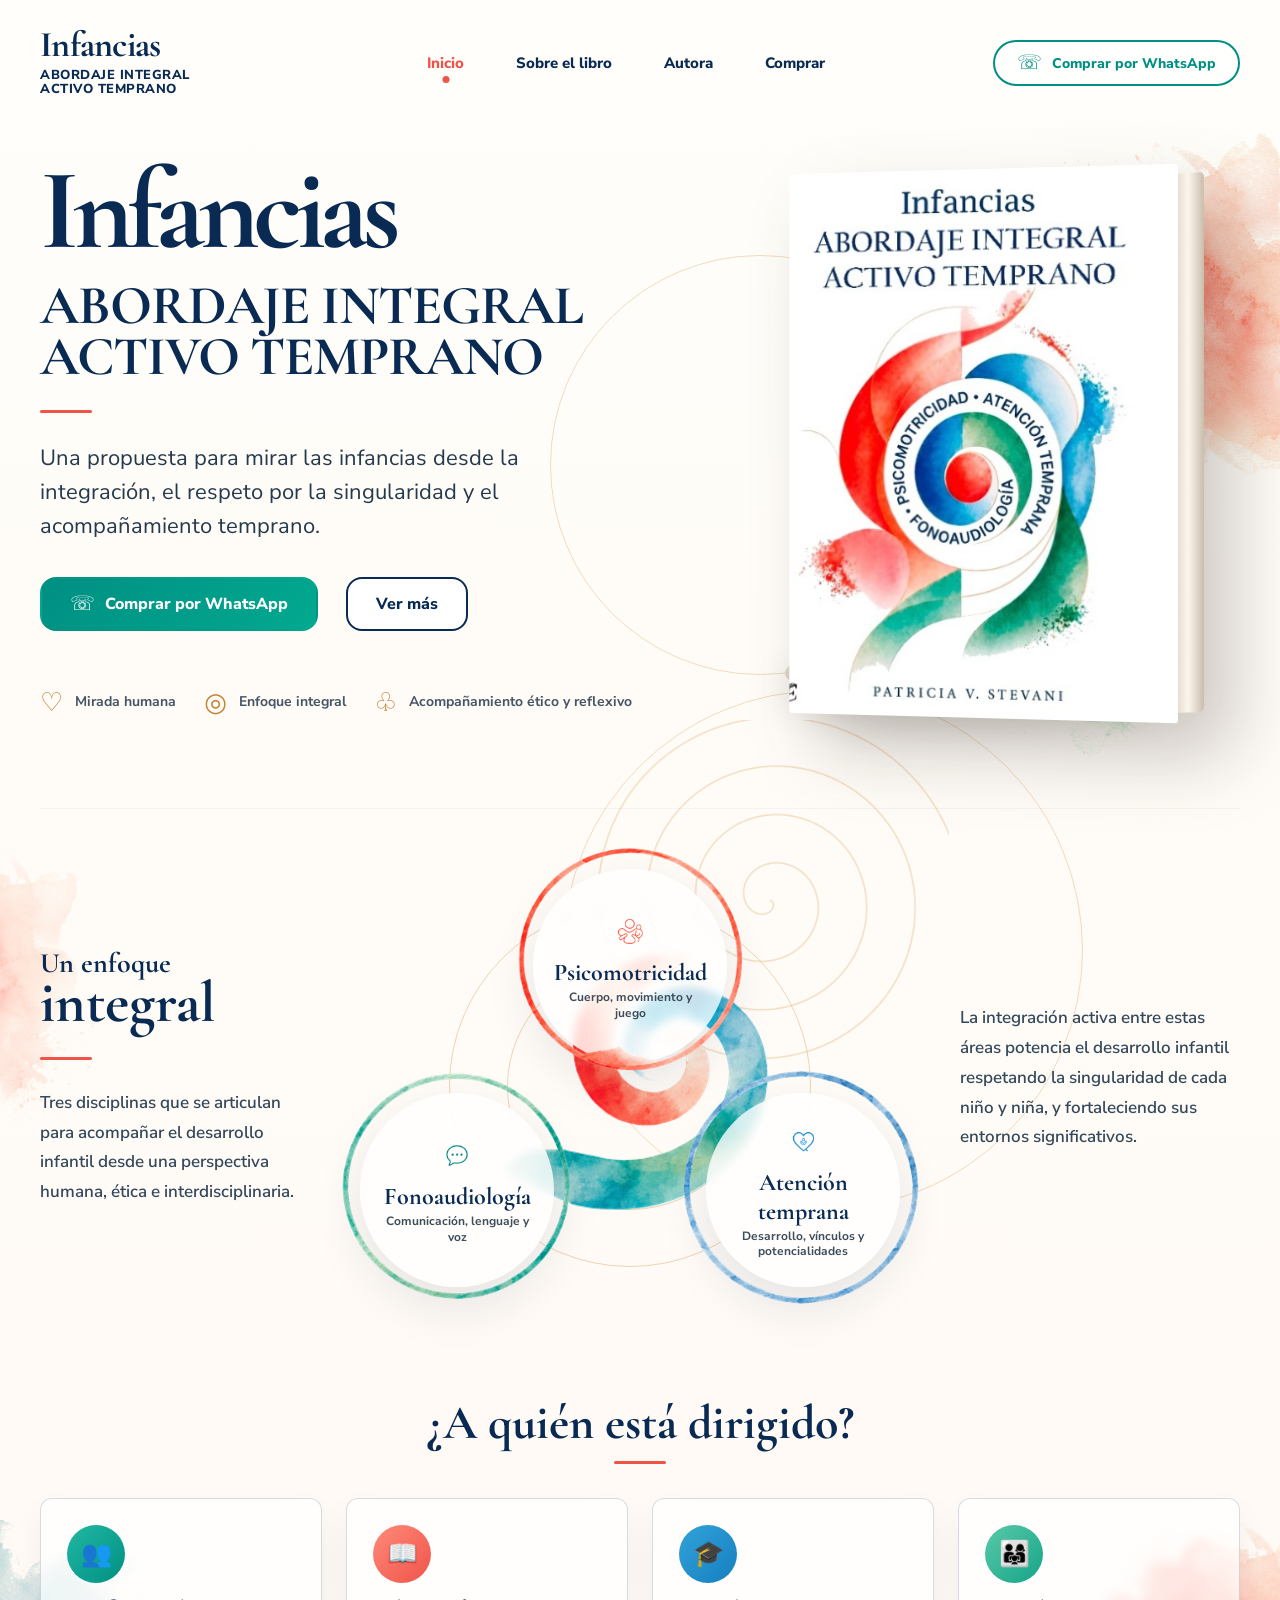
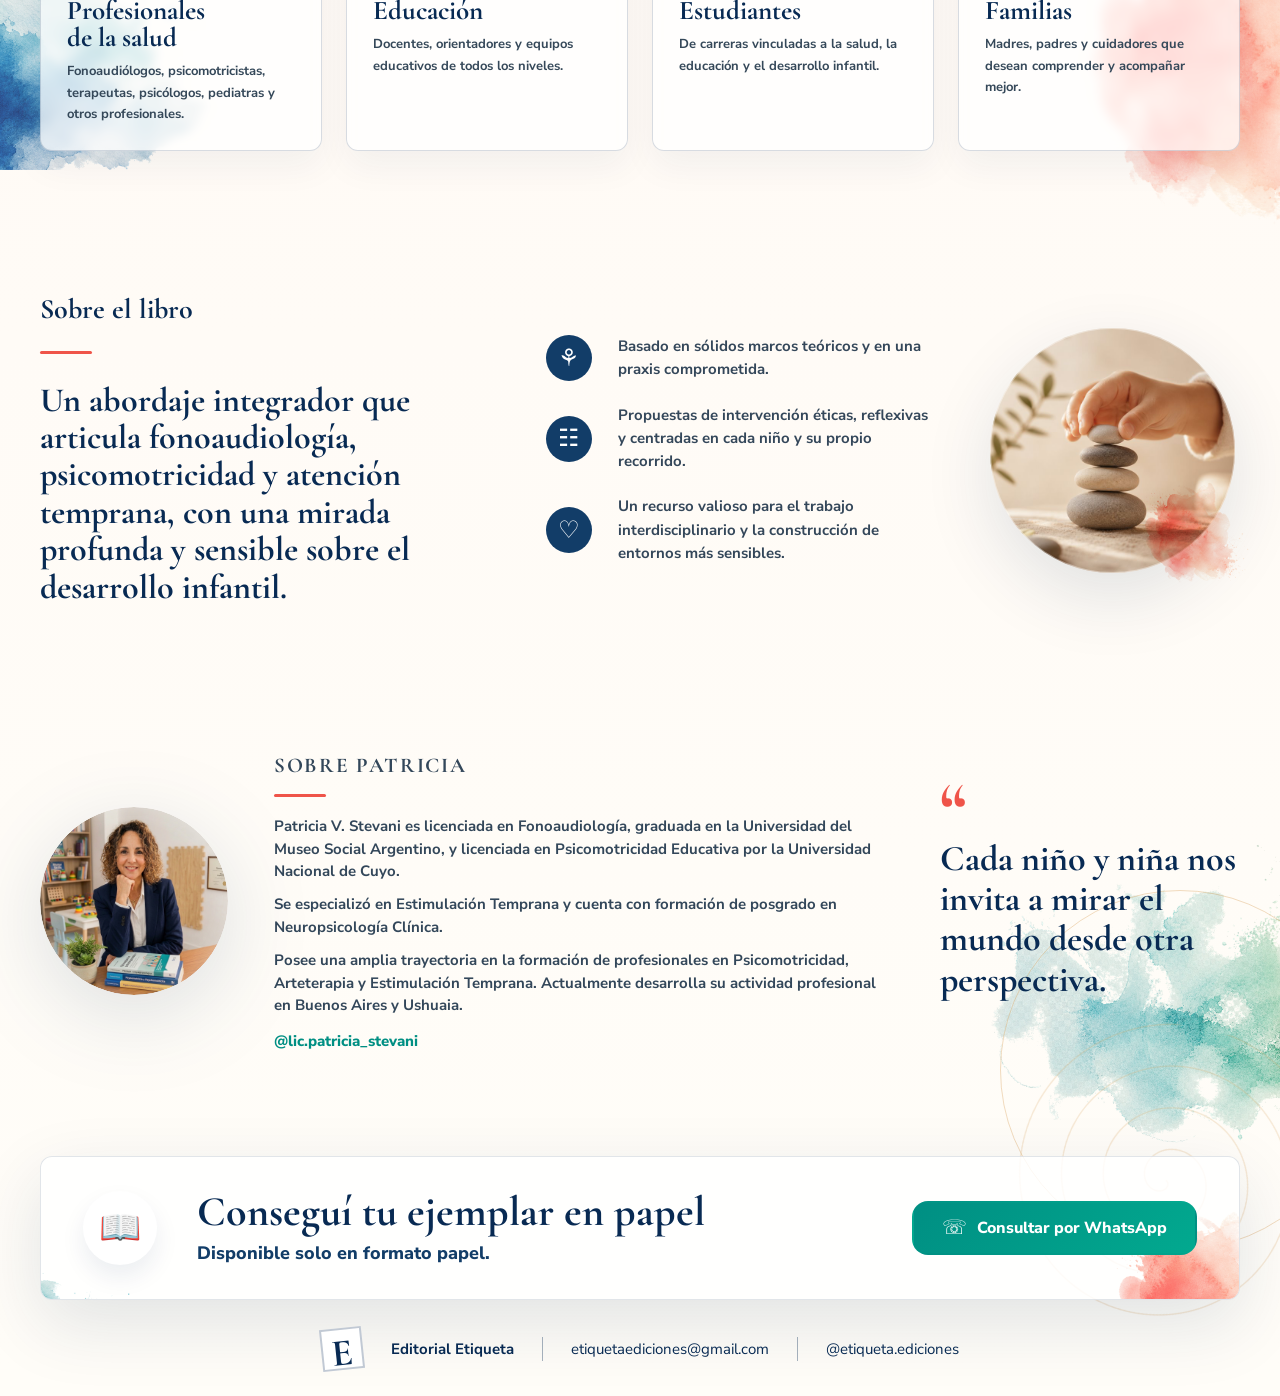
==== index.html @ f1f6d6d2 "Initial commit" ====
<!doctype html>
<html lang="es">
<head>
  <meta charset="utf-8">
  <meta name="viewport" content="width=device-width, initial-scale=1">
  <title>Infancias | Abordaje Integral Activo Temprano</title>
  <meta name="description" content="Landing page del libro Infancias: Abordaje Integral Activo Temprano, de Patricia V. Stevani.">
  <link rel="preconnect" href="https://fonts.googleapis.com">
  <link rel="preconnect" href="https://fonts.gstatic.com" crossorigin>
  <link href="https://fonts.googleapis.com/css2?family=Cormorant+Garamond:wght@500;600;700&family=Nunito+Sans:wght@400;600;700;800&display=swap" rel="stylesheet">
  <link rel="stylesheet" href="style.css">
</head>
<body>
  <div class="page-bg" aria-hidden="true">
    <span class="wash wash-coral wash-1"></span>
    <span class="wash wash-teal wash-2"></span>
    <span class="wash wash-blue wash-3"></span>
    <span class="wash wash-coral wash-4"></span>
    <span class="wash wash-green wash-5"></span>
    <span class="wash wash-coral wash-6"></span>
    <span class="gold-ring ring-1"></span>
    <span class="gold-ring ring-2"></span>
    <span class="gold-ring ring-3"></span>
    <span class="gold-spiral spiral-1"></span>
    <span class="gold-spiral spiral-2"></span>
  </div>

  <header class="site-header">
    <a class="brand" href="#inicio" aria-label="Infancias">
      <span>Infancias</span>
      <small>Abordaje integral<br>activo temprano</small>
    </a>
    <button class="menu-button" type="button" aria-label="Abrir menú">☰</button>
    <nav class="main-nav" aria-label="Navegación principal">
      <a class="active" href="#inicio">Inicio</a>
      <a href="#libro">Sobre el libro</a>
      <a href="#autora">Autora</a>
      <a href="#comprar">Comprar</a>
    </nav>
    <a class="btn btn-outline whatsapp-mini" href="https://wa.me/5491165180477?text=Hola%20Patricia%2C%20quiero%20comprar%20el%20libro%20Infancias%20en%20formato%20papel.%20%C2%BFMe%20pas%C3%A1s%20precio%2C%20formas%20de%20pago%20y%20env%C3%ADo%3F" target="_blank" rel="noopener">
      <span class="wa">☏</span> Comprar por WhatsApp
    </a>
  </header>

  <main>
    <section id="inicio" class="hero section">
      <div class="hero-copy">
        <h1>Infancias</h1>
        <h2>Abordaje integral<br>activo temprano</h2>
        <span class="accent-line"></span>
        <p class="lead">Una propuesta para mirar las infancias desde la integración, el respeto por la singularidad y el acompañamiento temprano.</p>
        <div class="actions">
          <a class="btn btn-primary" href="https://wa.me/5491165180477?text=Hola%20Patricia%2C%20quiero%20comprar%20el%20libro%20Infancias%20en%20formato%20papel.%20%C2%BFMe%20pas%C3%A1s%20precio%2C%20formas%20de%20pago%20y%20env%C3%ADo%3F" target="_blank" rel="noopener"><span class="wa">☏</span> Comprar por WhatsApp</a>
          <a class="btn btn-secondary" href="#enfoque">Ver más</a>
        </div>
        <div class="features" aria-label="Características del libro">
          <span><i>♡</i> Mirada humana</span>
          <span><i>◎</i> Enfoque integral</span>
          <span><i>♧</i> Acompañamiento ético y reflexivo</span>
        </div>
      </div>

      <div class="hero-book" aria-label="Imagen del libro">
        <div class="book-stage">
          <div class="book-3d">
            <img src="assets/cover-front.jpg" alt="Tapa del libro Infancias: Abordaje Integral Activo Temprano">
          </div>
        </div>
      </div>
    </section>

    <section id="enfoque" class="section approach">
      <div class="approach-text">
        <p class="section-kicker">Un enfoque</p>
        <h2>integral</h2>
        <span class="accent-line"></span>
        <p>Tres disciplinas que se articulan para acompañar el desarrollo infantil desde una perspectiva humana, ética e interdisciplinaria.</p>
      </div>

      <div class="integral-diagram" aria-label="Psicomotricidad, fonoaudiología y atención temprana">
        <div class="center-spiral" aria-hidden="true"></div>
        <article class="node node-top">
          <div class="node-icon"><img src="assets/ui-discipline-icon-psicomotricidad.png" alt=""></div>
          <h3>Psicomotricidad</h3>
          <p>Cuerpo, movimiento y juego</p>
        </article>
        <article class="node node-left">
          <div class="node-icon"><img src="assets/ui-discipline-icon-fonoaudiologia.png" alt=""></div>
          <h3>Fonoaudiología</h3>
          <p>Comunicación, lenguaje y voz</p>
        </article>
        <article class="node node-right">
          <div class="node-icon"><img src="assets/ui-discipline-icon-atencion.png" alt=""></div>
          <h3>Atención temprana</h3>
          <p>Desarrollo, vínculos y potencialidades</p>
        </article>
      </div>

      <p class="approach-note">La integración activa entre estas áreas potencia el desarrollo infantil respetando la singularidad de cada niño y niña, y fortaleciendo sus entornos significativos.</p>
    </section>

    <section class="section audience">
      <h2>¿A quién está dirigido?</h2>
      <span class="accent-line center"></span>
      <div class="audience-grid">
        <article class="aud-card">
          <span class="icon teal">👥</span>
          <h3>Profesionales<br>de la salud</h3>
          <p>Fonoaudiólogos, psicomotricistas, terapeutas, psicólogos, pediatras y otros profesionales.</p>
        </article>
        <article class="aud-card">
          <span class="icon coral">📖</span>
          <h3>Educación</h3>
          <p>Docentes, orientadores y equipos educativos de todos los niveles.</p>
        </article>
        <article class="aud-card">
          <span class="icon blue">🎓</span>
          <h3>Estudiantes</h3>
          <p>De carreras vinculadas a la salud, la educación y el desarrollo infantil.</p>
        </article>
        <article class="aud-card">
          <span class="icon green">👨‍👩‍👧</span>
          <h3>Familias</h3>
          <p>Madres, padres y cuidadores que desean comprender y acompañar mejor.</p>
        </article>
      </div>
    </section>

    <section id="libro" class="section about-book">
      <div>
        <p class="section-kicker">Sobre el libro</p>
        <span class="accent-line"></span>
        <h2>Un abordaje integrador que articula fonoaudiología, psicomotricidad y atención temprana, con una mirada profunda y sensible sobre el desarrollo infantil.</h2>
      </div>
      <div class="book-points">
        <p><span>⚘</span> Basado en sólidos marcos teóricos y en una praxis comprometida.</p>
        <p><span>☷</span> Propuestas de intervención éticas, reflexivas y centradas en cada niño y su propio recorrido.</p>
        <p><span>♡</span> Un recurso valioso para el trabajo interdisciplinario y la construcción de entornos más sensibles.</p>
      </div>
      <div class="circle-photo stones" aria-hidden="true"></div>
    </section>

    <section id="autora" class="section author">
      <div class="author-photo">
        <img src="assets/patricia.png" alt="Patricia V. Stevani">
      </div>
      <div class="author-bio">
        <p class="section-kicker">Sobre Patricia</p>
        <span class="accent-line"></span>
        <p>Patricia V. Stevani es licenciada en Fonoaudiología, graduada en la Universidad del Museo Social Argentino, y licenciada en Psicomotricidad Educativa por la Universidad Nacional de Cuyo.</p>
        <p>Se especializó en Estimulación Temprana y cuenta con formación de posgrado en Neuropsicología Clínica.</p>
        <p>Posee una amplia trayectoria en la formación de profesionales en Psicomotricidad, Arteterapia y Estimulación Temprana. Actualmente desarrolla su actividad profesional en Buenos Aires y Ushuaia.</p>
        <a class="author-instagram" href="https://www.instagram.com/lic.patricia_stevani" target="_blank" rel="noopener">@lic.patricia_stevani</a>
      </div>
      <blockquote>
        <span>“</span>
        Cada niño y niña nos invita a mirar el mundo desde otra perspectiva.
      </blockquote>
    </section>

    <section id="comprar" class="cta-box">
      <div class="cta-icon">📖</div>
      <div>
        <h2>Conseguí tu ejemplar en papel</h2>
        <p>Disponible solo en formato papel.</p>
      </div>
      <a class="btn btn-primary" href="https://wa.me/5491165180477?text=Hola%20Patricia%2C%20quiero%20comprar%20el%20libro%20Infancias%20en%20formato%20papel.%20%C2%BFMe%20pas%C3%A1s%20precio%2C%20formas%20de%20pago%20y%20env%C3%ADo%3F" target="_blank" rel="noopener"><span class="wa">☏</span> Consultar por WhatsApp</a>
    </section>
  </main>

  <footer class="footer">
    <span class="editorial-mark">E</span>
    <strong>Editorial Etiqueta</strong>
    <span></span>
    <a href="mailto:etiquetaediciones@gmail.com">etiquetaediciones@gmail.com</a>
    <span></span>
    <a href="https://www.instagram.com/etiqueta.ediciones" target="_blank" rel="noopener">@etiqueta.ediciones</a>
  </footer>

  <script>
    const menuButton = document.querySelector('.menu-button');
    const nav = document.querySelector('.main-nav');
    menuButton.addEventListener('click', () => nav.classList.toggle('open'));
  </script>
</body>
</html>
---- style.css ----
:root{
  --navy:#082a53;
  --navy-2:#123d68;
  --teal:#008f83;
  --green:#25b29d;
  --coral:#ef5449;
  --blue:#167fc1;
  --cream:#fffdf8;
  --warm:#f8f1e7;
  --ink:#1f2f3d;
  --muted:#607080;
  --gold:#d9a45f;
  --shadow:0 24px 70px rgba(8,42,83,.12);
  --radius:26px;
}
*{box-sizing:border-box}
html{scroll-behavior:smooth;background:#fffdf8}
body{
  position:relative;
  margin:0;
  color:var(--ink);
  background:transparent;
  font-family:"Nunito Sans",system-ui,-apple-system,Segoe UI,sans-serif;
  overflow-x:hidden;
}
img{max-width:100%;display:block}
a{color:inherit;text-decoration:none}
.page-bg{position:absolute;inset:0 auto auto 0;width:100%;height:100%;min-height:2700px;z-index:-1;pointer-events:none;overflow:hidden;background:linear-gradient(180deg,#fffefa 0%,#fffaf5 48%,#fffdf8 100%)}
.wash{position:absolute;background-repeat:no-repeat;background-size:contain;background-position:center;opacity:.88;mix-blend-mode:multiply}
.wash-coral{background-image:url("assets/watercolor-coral.png")}
.wash-teal{background-image:url("assets/watercolor-teal.png")}
.wash-blue{background-image:url("assets/watercolor-blue-corner.png")}
.wash-green{background-image:url("assets/watercolor-green-wide.png")}
.wash-1{width:410px;height:410px;right:-150px;top:100px}
.wash-2{width:560px;height:390px;right:-35px;top:390px}
.wash-3{width:430px;height:430px;left:-170px;top:1340px}
.wash-4{width:355px;height:355px;right:-150px;top:1490px;transform:rotate(14deg);opacity:.72}
.wash-5{width:520px;height:380px;right:-210px;bottom:185px;transform:rotate(-7deg)}
.wash-6{width:300px;height:300px;left:-155px;top:825px;opacity:.42;transform:rotate(25deg)}
.gold-ring{position:absolute;border:1.5px solid rgba(217,164,95,.38);border-radius:50%}
.ring-1{width:420px;height:420px;right:310px;top:255px}
.ring-2{width:520px;height:520px;left:44%;top:690px}
.ring-3{width:360px;height:360px;right:-80px;bottom:120px}
.gold-spiral{position:absolute;background:url("assets/bg-gold-spiral.png") center/contain no-repeat;opacity:.5}
.spiral-1{width:360px;height:360px;left:46%;top:720px}
.spiral-2{width:310px;height:310px;right:-40px;bottom:35px;transform:rotate(12deg);opacity:.36}
.site-header{
  width:min(1200px,calc(100% - 48px));
  margin:0 auto;
  padding:30px 0 12px;
  display:grid;
  grid-template-columns:220px 1fr auto;
  align-items:center;
  gap:24px;
  position:relative;
  z-index:5;
}
.brand{font-family:"Cormorant Garamond",serif;color:var(--navy);line-height:.86;font-weight:700;font-size:36px;letter-spacing:-.02em}
.brand small{display:block;margin-top:8px;font-family:"Nunito Sans",sans-serif;font-size:13px;line-height:1.05;text-transform:uppercase;letter-spacing:.04em;font-weight:800}
.main-nav{justify-self:center;display:flex;align-items:center;gap:52px;font-weight:800;color:var(--navy);font-size:15px}
.main-nav a{position:relative;padding:10px 0}
.main-nav a.active{color:var(--coral)}
.main-nav a.active::after{content:"";position:absolute;left:50%;bottom:0;width:7px;height:7px;background:var(--coral);border-radius:50%;transform:translateX(-50%)}
.menu-button{display:none}
.btn{display:inline-flex;align-items:center;justify-content:center;gap:10px;min-height:54px;padding:0 28px;border-radius:16px;font-weight:800;border:2px solid transparent;transition:.2s ease;box-shadow:none;white-space:nowrap}
.btn:hover{transform:translateY(-2px);box-shadow:0 16px 28px rgba(8,42,83,.12)}
.btn-primary{background:linear-gradient(135deg,var(--teal),#02a98f);color:white}
.btn-secondary{background:white;border-color:var(--navy);color:var(--navy)}
.btn-outline{background:rgba(255,255,255,.55);border-color:var(--teal);color:var(--teal);min-height:46px;padding:0 22px;border-radius:999px;font-size:14px}
.wa{font-size:20px;line-height:1}
.section{width:min(1200px,calc(100% - 48px));margin:0 auto;padding:72px 0}
.hero{display:grid;grid-template-columns:1fr 520px;gap:52px;min-height:700px;align-items:center;padding-top:42px}
.eyebrow{font-weight:800;text-transform:uppercase;letter-spacing:.16em;color:var(--coral);font-size:12px;margin:0 0 12px}
h1,h2,h3,p{margin-top:0}
.hero h1{font-family:"Cormorant Garamond",serif;color:var(--navy);font-size:clamp(86px,9vw,142px);line-height:.78;margin:0 0 24px;letter-spacing:-.055em;font-weight:700}
.hero h2{font-family:"Cormorant Garamond",serif;color:var(--navy);text-transform:uppercase;font-size:clamp(34px,4.3vw,55px);line-height:.93;margin:0;font-weight:700;letter-spacing:-.02em}
.accent-line{display:block;width:52px;height:3px;background:var(--coral);margin:28px 0;border-radius:99px}
.accent-line.center{margin:14px auto 34px}
.lead{font-size:22px;line-height:1.55;max-width:570px;color:#24394b;margin-bottom:34px}
.actions{display:flex;gap:28px;align-items:center;margin-bottom:54px}
.features{display:flex;flex-wrap:wrap;gap:28px;color:#465565;font-size:14px;font-weight:700}
.features i{font-style:normal;color:#c48335;font-size:26px;vertical-align:middle;margin-right:8px}
.hero-book{position:relative;min-height:570px;display:grid;place-items:center}
.book-stage{position:relative;width:100%;height:100%;display:grid;place-items:center}
.book-stage::before{content:"";position:absolute;width:390px;height:70px;background:linear-gradient(180deg,#ebe3d5,#cfc4b6);border-radius:50%;bottom:20px;box-shadow:0 15px 40px rgba(0,0,0,.16)}
.book-3d{position:relative;width:min(390px,84%);filter:drop-shadow(30px 35px 35px rgba(42,31,21,.23));transform:perspective(900px) rotateY(-5deg)}
.book-3d::after{content:"";position:absolute;top:10px;right:-25px;width:26px;height:calc(100% - 20px);background:linear-gradient(90deg,#e7ddce,#fbf6ed 42%,#c9bdac);transform:skewY(-4deg);transform-origin:left;z-index:-1;border-radius:0 5px 5px 0}
.book-3d img{border-radius:3px;box-shadow:inset 0 0 0 1px rgba(0,0,0,.08)}
.approach{display:grid;grid-template-columns:260px 1fr 280px;gap:48px;align-items:center;min-height:455px;border-top:1px solid rgba(8,42,83,.04)}
.section-kicker{font-family:"Cormorant Garamond",serif;color:var(--navy);font-size:28px;line-height:1;margin-bottom:0;font-weight:700}
.approach-text h2{font-family:"Cormorant Garamond",serif;color:var(--navy);font-size:58px;line-height:.9;margin-bottom:0}
.approach-text p:last-child,.approach-note{font-size:17px;line-height:1.75;color:#33485b;font-weight:600}
.integral-diagram{height:410px;position:relative;display:grid;place-items:center}
.integral-diagram::before,.integral-diagram::after{content:"";position:absolute;border:1.4px solid rgba(217,164,95,.45);border-radius:50%}
.integral-diagram::before{width:360px;height:360px}.integral-diagram::after{width:245px;height:245px}
.center-spiral{position:absolute;width:380px;height:380px;border-radius:50%;background:url("assets/ui-discipline-spiral.png") center/contain no-repeat;z-index:1}
.center-spiral span{display:none}
.node{position:absolute;width:194px;height:194px;border-radius:50%;background:rgba(255,255,255,.78);display:flex;flex-direction:column;align-items:center;justify-content:center;text-align:center;padding:24px;border:0;box-shadow:0 20px 50px rgba(8,42,83,.10);z-index:2;backdrop-filter:blur(4px)}
.node::before{content:"";position:absolute;inset:-46px;background:center/contain no-repeat;z-index:-1;pointer-events:none}
.node>*{position:relative;z-index:1}
.node h3{font-family:"Cormorant Garamond",serif;color:var(--navy);font-size:24px;margin:5px 0 3px;font-weight:700}.node p{font-size:12px;line-height:1.3;margin:0;color:#3e4d59;font-weight:700}.node-icon{width:42px;height:42px;display:grid;place-items:center}.node-icon img{width:100%;height:100%;object-fit:contain}.node-top{top:-12px;left:50%;transform:translateX(-50%);color:var(--coral)}.node-left{left:12px;bottom:4px;color:var(--teal)}.node-right{right:12px;bottom:4px;color:var(--blue)}.node-top::before{background-image:url("assets/ui-discipline-ring-coral.png")}.node-left::before{background-image:url("assets/ui-discipline-ring-teal.png")}.node-right::before{background-image:url("assets/ui-discipline-ring-blue.png")}
.audience{text-align:center;padding-top:36px}.audience h2{font-family:"Cormorant Garamond",serif;color:var(--navy);font-size:48px;line-height:1;margin-bottom:0}.audience-grid{display:grid;grid-template-columns:repeat(4,1fr);gap:24px;text-align:left}.aud-card{background:rgba(255,255,255,.72);border:1px solid rgba(8,42,83,.16);border-radius:12px;padding:26px 26px 24px;min-height:190px;box-shadow:0 16px 35px rgba(8,42,83,.05);backdrop-filter:blur(5px)}.icon{width:58px;height:58px;border-radius:50%;display:grid;place-items:center;color:white;font-size:25px;margin-bottom:14px}.icon.teal{background:linear-gradient(135deg,#21b8a3,#008f83)}.icon.coral{background:linear-gradient(135deg,#ff8a7a,var(--coral))}.icon.blue{background:linear-gradient(135deg,#32a2d8,var(--blue))}.icon.green{background:linear-gradient(135deg,#5acaa8,#14a489)}.aud-card h3{font-family:"Cormorant Garamond",serif;color:var(--navy);font-size:27px;line-height:1;margin-bottom:10px}.aud-card p{font-size:13px;line-height:1.65;color:#354859;font-weight:700;margin:0}
.about-book{display:grid;grid-template-columns:1.1fr .95fr 250px;gap:56px;align-items:center;position:relative}.about-book h2{font-family:"Cormorant Garamond",serif;color:var(--navy);font-size:34px;line-height:1.1;margin:0}.book-points{display:grid;gap:22px}.book-points p{display:grid;grid-template-columns:56px 1fr;gap:16px;align-items:center;font-size:15px;line-height:1.55;font-weight:700;color:#34475a;margin:0}.book-points span{width:46px;height:46px;border-radius:50%;display:grid;place-items:center;background:var(--navy-2);color:white;font-size:24px}.circle-photo{width:245px;height:245px;border-radius:50%;box-shadow:var(--shadow);background-size:cover;background-position:center}.stones{background-image:url("assets/ui-stones-hand-photo.jpg");background-position:center;position:relative;overflow:visible}.stones::before{content:"";position:absolute;inset:0;border-radius:50%;box-shadow:inset 0 0 0 1px rgba(255,255,255,.38);pointer-events:none}.stones::after{content:"";position:absolute;width:128px;height:118px;right:-28px;bottom:-18px;background:url("assets/watercolor-coral.png") center/contain no-repeat;mix-blend-mode:multiply;opacity:.84;pointer-events:none}
.author{display:grid;grid-template-columns:190px 1fr 300px;gap:44px;align-items:center}.author-photo{width:188px;height:188px;border-radius:50%;filter:drop-shadow(0 20px 42px rgba(8,42,83,.14));overflow:hidden}.author-photo img{width:100%;height:100%;border-radius:50%;object-fit:cover;object-position:50% 20%;-webkit-mask-image:radial-gradient(circle at center,#000 58%,rgba(0,0,0,.82) 70%,rgba(0,0,0,.24) 86%,transparent 100%);mask-image:radial-gradient(circle at center,#000 58%,rgba(0,0,0,.82) 70%,rgba(0,0,0,.24) 86%,transparent 100%)}.author-bio p{font-size:15px;line-height:1.52;font-weight:700;color:#33475a;margin-bottom:10px}.author-instagram{display:inline-flex;margin-top:4px;color:var(--teal);font-size:15px;font-weight:800}.author-bio .section-kicker{text-transform:uppercase;font-size:21px;letter-spacing:.08em}.author-bio .accent-line{margin:12px 0 18px}blockquote{margin:0;font-family:"Cormorant Garamond",serif;color:var(--navy);font-size:36px;line-height:1.12;font-weight:700}blockquote span{display:block;color:var(--coral);font-size:74px;line-height:.2;margin-bottom:22px}
.cta-box{width:min(1200px,calc(100% - 48px));margin:32px auto 28px;display:grid;grid-template-columns:90px 1fr auto;gap:24px;align-items:center;background:rgba(255,255,255,.82);border:1px solid rgba(8,42,83,.12);border-radius:12px;box-shadow:var(--shadow);padding:34px 42px;position:relative;overflow:hidden}.cta-box::before,.cta-box::after{content:"";position:absolute;z-index:0;background-repeat:no-repeat;background-size:contain;background-position:center}.cta-box::before{width:250px;height:210px;left:-90px;bottom:-105px;background-image:url("assets/watercolor-blue-corner.png")}.cta-box::after{width:260px;height:230px;right:-115px;bottom:-120px;background-image:url("assets/watercolor-coral.png");opacity:.78}.cta-box>*{position:relative;z-index:1}.cta-icon{width:74px;height:74px;border-radius:50%;display:grid;place-items:center;background:#fff;color:var(--teal);font-size:34px;box-shadow:0 12px 24px rgba(8,42,83,.08)}.cta-box h2{font-family:"Cormorant Garamond",serif;color:var(--navy);font-size:42px;line-height:1;margin-bottom:8px}.cta-box p{margin:0;color:var(--navy-2);font-size:18px;font-weight:800}
.footer{width:min(980px,calc(100% - 48px));margin:0 auto 26px;display:grid;grid-template-columns:auto auto 1px auto 1px auto;gap:28px;align-items:center;justify-content:center;color:var(--navy);font-size:15px}.footer span:not(.editorial-mark){height:24px;background:rgba(8,42,83,.35)}.editorial-mark{font-family:"Cormorant Garamond",serif;font-size:38px;font-weight:700;border:2px solid rgba(8,42,83,.25);width:42px;height:42px;display:grid;place-items:center;transform:rotate(-6deg);background:white}
@media (max-width:1120px){.site-header{grid-template-columns:200px 1fr auto;gap:18px}.main-nav{gap:32px}.hero{grid-template-columns:minmax(0,1fr) 430px;gap:30px}.book-3d{width:min(340px,78%)}.lead{max-width:500px}.approach{grid-template-columns:230px 1fr 245px;gap:28px}}
@media (max-width:980px){.site-header{grid-template-columns:1fr auto;gap:12px}.whatsapp-mini{display:none}.menu-button{display:block;border:0;background:transparent;font-size:32px;color:var(--navy)}.main-nav{display:none;grid-column:1/-1;justify-self:stretch;background:white;border-radius:18px;padding:16px;box-shadow:var(--shadow);gap:18px;flex-direction:column}.main-nav.open{display:flex}.hero,.approach,.about-book,.author{grid-template-columns:1fr}.hero{gap:18px;min-height:auto}.hero-book{min-height:440px;order:-1}.hero-copy{text-align:left}.approach-note{max-width:560px}.audience-grid{grid-template-columns:repeat(2,1fr)}.about-book{gap:28px}.circle-photo{margin:auto}.author{gap:22px}.cta-box{grid-template-columns:1fr;text-align:center}.cta-icon{margin:auto}.footer{grid-template-columns:1fr;gap:12px;text-align:center}.footer span:not(.editorial-mark){display:none}.editorial-mark{margin:auto}}
@media (max-width:640px){.site-header,.section,.cta-box,.footer{width:min(100% - 28px,1180px)}.section{padding:48px 0}.hero h1{font-size:76px}.hero h2{font-size:34px}.lead{font-size:18px}.actions{flex-direction:column;align-items:stretch}.btn{width:100%}.features{gap:18px}.integral-diagram{height:500px;transform:scale(.86);margin:-30px 0}.audience-grid{grid-template-columns:1fr}.about-book h2{font-size:29px}blockquote{font-size:32px}.cta-box{padding:28px 20px}.cta-box h2{font-size:34px}.wash-1{right:-160px}.wash-2{right:-140px}.ring-1{display:none}}
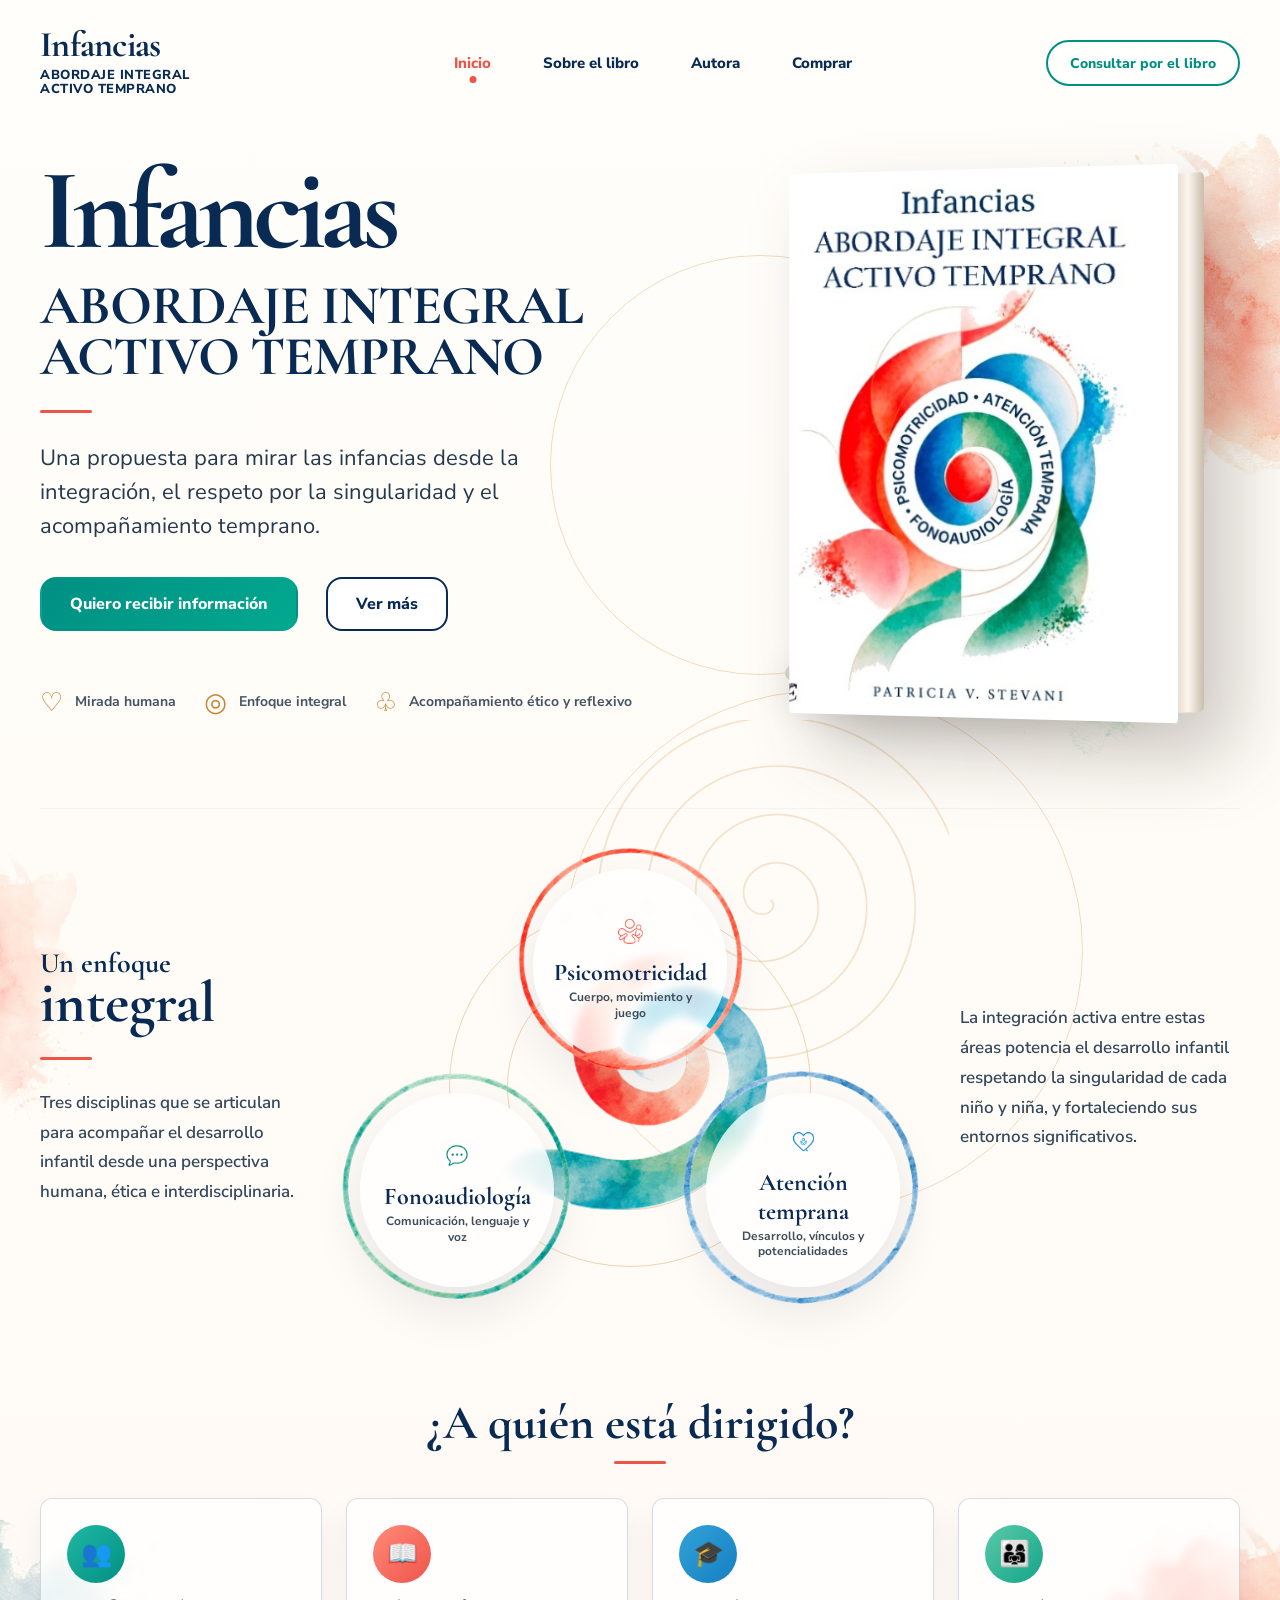
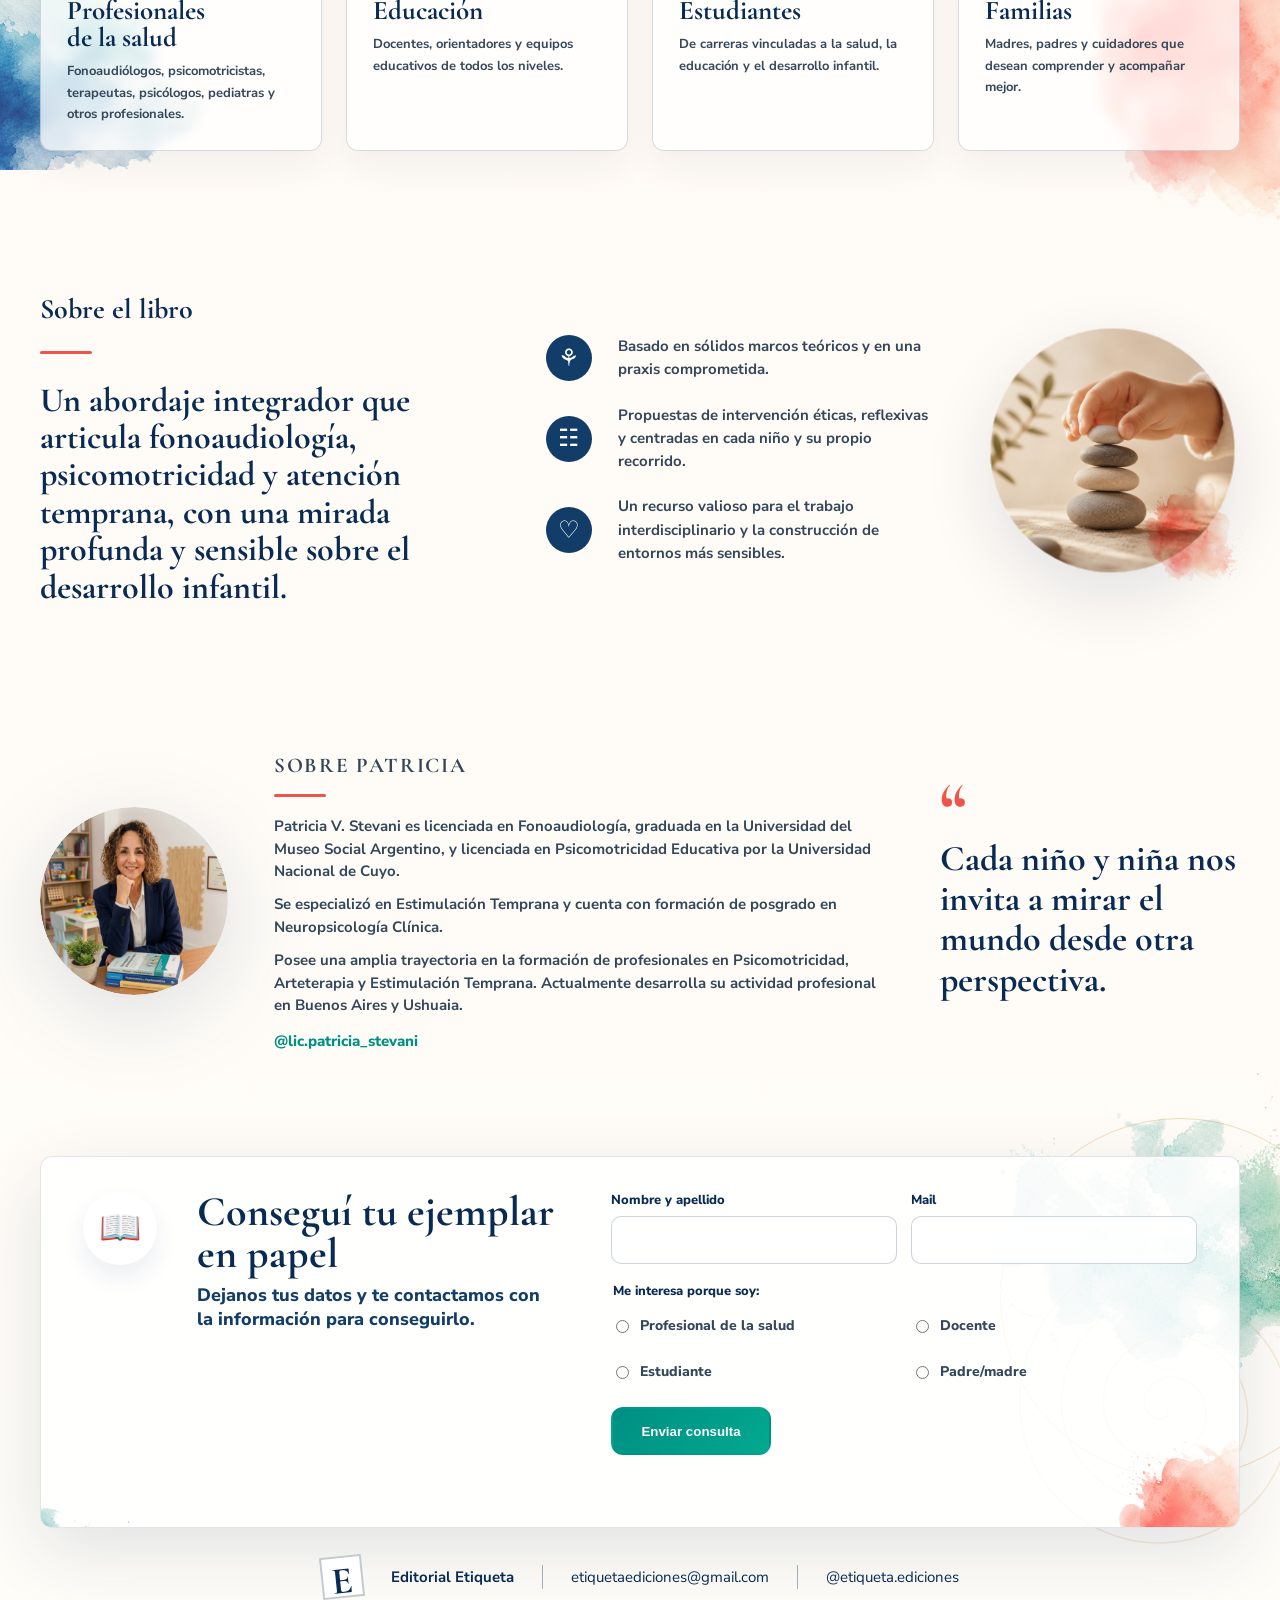
==== commit e98650ba: "Replace WhatsApp CTA with lead form" ====
--- a/index.html
+++ b/index.html
@@ -37,8 +37,8 @@
       <a href="#autora">Autora</a>
       <a href="#comprar">Comprar</a>
     </nav>
-    <a class="btn btn-outline whatsapp-mini" href="https://wa.me/5491165180477?text=Hola%20Patricia%2C%20quiero%20comprar%20el%20libro%20Infancias%20en%20formato%20papel.%20%C2%BFMe%20pas%C3%A1s%20precio%2C%20formas%20de%20pago%20y%20env%C3%ADo%3F" target="_blank" rel="noopener">
-      <span class="wa">☏</span> Comprar por WhatsApp
+    <a class="btn btn-outline whatsapp-mini" href="#comprar">
+      Consultar por el libro
     </a>
   </header>
 
@@ -50,7 +50,7 @@
         <span class="accent-line"></span>
         <p class="lead">Una propuesta para mirar las infancias desde la integración, el respeto por la singularidad y el acompañamiento temprano.</p>
         <div class="actions">
-          <a class="btn btn-primary" href="https://wa.me/5491165180477?text=Hola%20Patricia%2C%20quiero%20comprar%20el%20libro%20Infancias%20en%20formato%20papel.%20%C2%BFMe%20pas%C3%A1s%20precio%2C%20formas%20de%20pago%20y%20env%C3%ADo%3F" target="_blank" rel="noopener"><span class="wa">☏</span> Comprar por WhatsApp</a>
+          <a class="btn btn-primary" href="#comprar">Quiero recibir información</a>
           <a class="btn btn-secondary" href="#enfoque">Ver más</a>
         </div>
         <div class="features" aria-label="Características del libro">
@@ -158,13 +158,35 @@
       </blockquote>
     </section>
 
-    <section id="comprar" class="cta-box">
+    <section id="comprar" class="cta-box lead-form-section">
       <div class="cta-icon">📖</div>
-      <div>
+      <div class="lead-form-copy">
         <h2>Conseguí tu ejemplar en papel</h2>
-        <p>Disponible solo en formato papel.</p>
-      </div>
-      <a class="btn btn-primary" href="https://wa.me/5491165180477?text=Hola%20Patricia%2C%20quiero%20comprar%20el%20libro%20Infancias%20en%20formato%20papel.%20%C2%BFMe%20pas%C3%A1s%20precio%2C%20formas%20de%20pago%20y%20env%C3%ADo%3F" target="_blank" rel="noopener"><span class="wa">☏</span> Consultar por WhatsApp</a>
+        <p>Dejanos tus datos y te contactamos con la información para conseguirlo.</p>
+      </div>
+      <form class="lead-form" id="lead-form">
+        <div class="form-row two-cols">
+          <label>
+            <span>Nombre y apellido</span>
+            <input type="text" name="nombre" autocomplete="name" required>
+          </label>
+          <label>
+            <span>Mail</span>
+            <input type="email" name="email" autocomplete="email" required>
+          </label>
+        </div>
+        <fieldset>
+          <legend>Me interesa porque soy:</legend>
+          <div class="interest-options">
+            <label><input type="radio" name="perfil" value="Profesional de la salud" required> Profesional de la salud</label>
+            <label><input type="radio" name="perfil" value="Docente"> Docente</label>
+            <label><input type="radio" name="perfil" value="Estudiante"> Estudiante</label>
+            <label><input type="radio" name="perfil" value="Padre/madre"> Padre/madre</label>
+          </div>
+        </fieldset>
+        <button class="btn btn-primary" type="submit">Enviar consulta</button>
+        <p class="form-status" aria-live="polite"></p>
+      </form>
     </section>
   </main>
 
@@ -181,6 +203,19 @@
     const menuButton = document.querySelector('.menu-button');
     const nav = document.querySelector('.main-nav');
     menuButton.addEventListener('click', () => nav.classList.toggle('open'));
+
+    const leadForm = document.querySelector('#lead-form');
+    leadForm.addEventListener('submit', (event) => {
+      event.preventDefault();
+      const data = new FormData(leadForm);
+      const nombre = data.get('nombre');
+      const email = data.get('email');
+      const perfil = data.get('perfil');
+      const subject = encodeURIComponent('Consulta por el libro Infancias');
+      const body = encodeURIComponent(`Hola, quiero recibir información sobre el libro Infancias.\n\nNombre y apellido: ${nombre}\nMail: ${email}\nMe interesa porque soy: ${perfil}`);
+      window.location.href = `mailto:etiquetaediciones@gmail.com?subject=${subject}&body=${body}`;
+      leadForm.querySelector('.form-status').textContent = 'Se abrió tu correo para enviar la consulta.';
+    });
   </script>
 </body>
 </html>
--- a/style.css
+++ b/style.css
@@ -103,7 +103,8 @@
 .about-book{display:grid;grid-template-columns:1.1fr .95fr 250px;gap:56px;align-items:center;position:relative}.about-book h2{font-family:"Cormorant Garamond",serif;color:var(--navy);font-size:34px;line-height:1.1;margin:0}.book-points{display:grid;gap:22px}.book-points p{display:grid;grid-template-columns:56px 1fr;gap:16px;align-items:center;font-size:15px;line-height:1.55;font-weight:700;color:#34475a;margin:0}.book-points span{width:46px;height:46px;border-radius:50%;display:grid;place-items:center;background:var(--navy-2);color:white;font-size:24px}.circle-photo{width:245px;height:245px;border-radius:50%;box-shadow:var(--shadow);background-size:cover;background-position:center}.stones{background-image:url("assets/ui-stones-hand-photo.jpg");background-position:center;position:relative;overflow:visible}.stones::before{content:"";position:absolute;inset:0;border-radius:50%;box-shadow:inset 0 0 0 1px rgba(255,255,255,.38);pointer-events:none}.stones::after{content:"";position:absolute;width:128px;height:118px;right:-28px;bottom:-18px;background:url("assets/watercolor-coral.png") center/contain no-repeat;mix-blend-mode:multiply;opacity:.84;pointer-events:none}
 .author{display:grid;grid-template-columns:190px 1fr 300px;gap:44px;align-items:center}.author-photo{width:188px;height:188px;border-radius:50%;filter:drop-shadow(0 20px 42px rgba(8,42,83,.14));overflow:hidden}.author-photo img{width:100%;height:100%;border-radius:50%;object-fit:cover;object-position:50% 20%;-webkit-mask-image:radial-gradient(circle at center,#000 58%,rgba(0,0,0,.82) 70%,rgba(0,0,0,.24) 86%,transparent 100%);mask-image:radial-gradient(circle at center,#000 58%,rgba(0,0,0,.82) 70%,rgba(0,0,0,.24) 86%,transparent 100%)}.author-bio p{font-size:15px;line-height:1.52;font-weight:700;color:#33475a;margin-bottom:10px}.author-instagram{display:inline-flex;margin-top:4px;color:var(--teal);font-size:15px;font-weight:800}.author-bio .section-kicker{text-transform:uppercase;font-size:21px;letter-spacing:.08em}.author-bio .accent-line{margin:12px 0 18px}blockquote{margin:0;font-family:"Cormorant Garamond",serif;color:var(--navy);font-size:36px;line-height:1.12;font-weight:700}blockquote span{display:block;color:var(--coral);font-size:74px;line-height:.2;margin-bottom:22px}
 .cta-box{width:min(1200px,calc(100% - 48px));margin:32px auto 28px;display:grid;grid-template-columns:90px 1fr auto;gap:24px;align-items:center;background:rgba(255,255,255,.82);border:1px solid rgba(8,42,83,.12);border-radius:12px;box-shadow:var(--shadow);padding:34px 42px;position:relative;overflow:hidden}.cta-box::before,.cta-box::after{content:"";position:absolute;z-index:0;background-repeat:no-repeat;background-size:contain;background-position:center}.cta-box::before{width:250px;height:210px;left:-90px;bottom:-105px;background-image:url("assets/watercolor-blue-corner.png")}.cta-box::after{width:260px;height:230px;right:-115px;bottom:-120px;background-image:url("assets/watercolor-coral.png");opacity:.78}.cta-box>*{position:relative;z-index:1}.cta-icon{width:74px;height:74px;border-radius:50%;display:grid;place-items:center;background:#fff;color:var(--teal);font-size:34px;box-shadow:0 12px 24px rgba(8,42,83,.08)}.cta-box h2{font-family:"Cormorant Garamond",serif;color:var(--navy);font-size:42px;line-height:1;margin-bottom:8px}.cta-box p{margin:0;color:var(--navy-2);font-size:18px;font-weight:800}
+.lead-form-section{grid-template-columns:90px minmax(260px,.8fr) minmax(430px,1.2fr);align-items:start}.lead-form-copy p{max-width:360px}.lead-form{display:grid;gap:18px}.form-row.two-cols{display:grid;grid-template-columns:repeat(2,minmax(0,1fr));gap:14px}.lead-form label span,.lead-form legend{display:block;margin-bottom:7px;color:var(--navy);font-size:13px;font-weight:800}.lead-form input[type="text"],.lead-form input[type="email"]{width:100%;height:48px;border:1px solid rgba(8,42,83,.2);border-radius:10px;background:rgba(255,255,255,.86);padding:0 14px;color:var(--ink);font:inherit;font-weight:700;outline:none}.lead-form input:focus{border-color:var(--teal);box-shadow:0 0 0 3px rgba(0,143,131,.12)}.lead-form fieldset{margin:0;padding:0;border:0}.interest-options{display:grid;grid-template-columns:repeat(2,minmax(0,1fr));gap:10px 14px}.interest-options label{display:flex;align-items:center;gap:8px;min-height:36px;color:#34475a;font-size:14px;font-weight:800}.interest-options input{accent-color:var(--teal)}.lead-form .btn{justify-self:start;min-height:48px;border-radius:12px}.form-status{min-height:20px;color:var(--teal);font-size:13px!important;font-weight:800!important}
 .footer{width:min(980px,calc(100% - 48px));margin:0 auto 26px;display:grid;grid-template-columns:auto auto 1px auto 1px auto;gap:28px;align-items:center;justify-content:center;color:var(--navy);font-size:15px}.footer span:not(.editorial-mark){height:24px;background:rgba(8,42,83,.35)}.editorial-mark{font-family:"Cormorant Garamond",serif;font-size:38px;font-weight:700;border:2px solid rgba(8,42,83,.25);width:42px;height:42px;display:grid;place-items:center;transform:rotate(-6deg);background:white}
 @media (max-width:1120px){.site-header{grid-template-columns:200px 1fr auto;gap:18px}.main-nav{gap:32px}.hero{grid-template-columns:minmax(0,1fr) 430px;gap:30px}.book-3d{width:min(340px,78%)}.lead{max-width:500px}.approach{grid-template-columns:230px 1fr 245px;gap:28px}}
 @media (max-width:980px){.site-header{grid-template-columns:1fr auto;gap:12px}.whatsapp-mini{display:none}.menu-button{display:block;border:0;background:transparent;font-size:32px;color:var(--navy)}.main-nav{display:none;grid-column:1/-1;justify-self:stretch;background:white;border-radius:18px;padding:16px;box-shadow:var(--shadow);gap:18px;flex-direction:column}.main-nav.open{display:flex}.hero,.approach,.about-book,.author{grid-template-columns:1fr}.hero{gap:18px;min-height:auto}.hero-book{min-height:440px;order:-1}.hero-copy{text-align:left}.approach-note{max-width:560px}.audience-grid{grid-template-columns:repeat(2,1fr)}.about-book{gap:28px}.circle-photo{margin:auto}.author{gap:22px}.cta-box{grid-template-columns:1fr;text-align:center}.cta-icon{margin:auto}.footer{grid-template-columns:1fr;gap:12px;text-align:center}.footer span:not(.editorial-mark){display:none}.editorial-mark{margin:auto}}
-@media (max-width:640px){.site-header,.section,.cta-box,.footer{width:min(100% - 28px,1180px)}.section{padding:48px 0}.hero h1{font-size:76px}.hero h2{font-size:34px}.lead{font-size:18px}.actions{flex-direction:column;align-items:stretch}.btn{width:100%}.features{gap:18px}.integral-diagram{height:500px;transform:scale(.86);margin:-30px 0}.audience-grid{grid-template-columns:1fr}.about-book h2{font-size:29px}blockquote{font-size:32px}.cta-box{padding:28px 20px}.cta-box h2{font-size:34px}.wash-1{right:-160px}.wash-2{right:-140px}.ring-1{display:none}}
+@media (max-width:640px){.site-header,.section,.cta-box,.footer{width:min(100% - 28px,1180px)}.section{padding:48px 0}.hero h1{font-size:76px}.hero h2{font-size:34px}.lead{font-size:18px}.actions{flex-direction:column;align-items:stretch}.btn{width:100%}.features{gap:18px}.integral-diagram{height:500px;transform:scale(.86);margin:-30px 0}.audience-grid{grid-template-columns:1fr}.about-book h2{font-size:29px}blockquote{font-size:32px}.cta-box{padding:28px 20px}.cta-box h2{font-size:34px}.form-row.two-cols,.interest-options{grid-template-columns:1fr}.lead-form .btn{justify-self:stretch}.lead-form-copy p{max-width:none}.wash-1{right:-160px}.wash-2{right:-140px}.ring-1{display:none}}
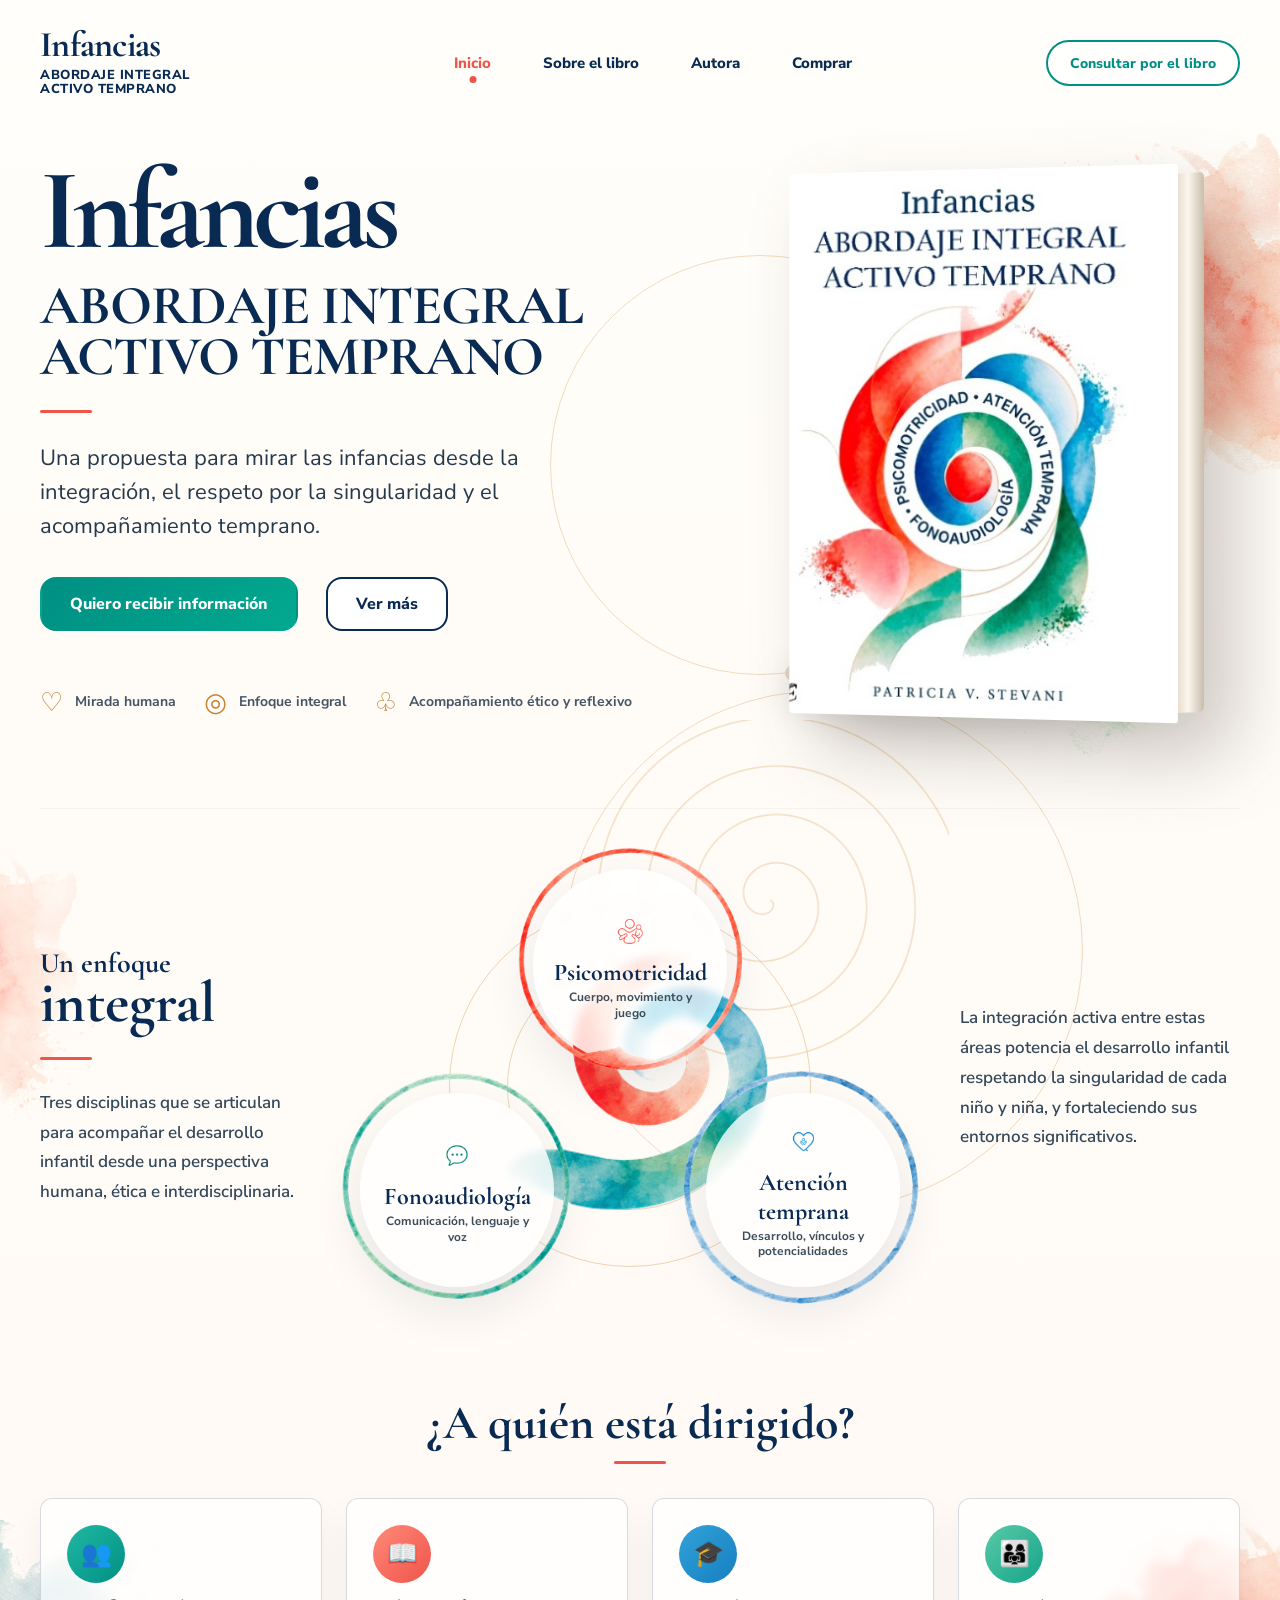
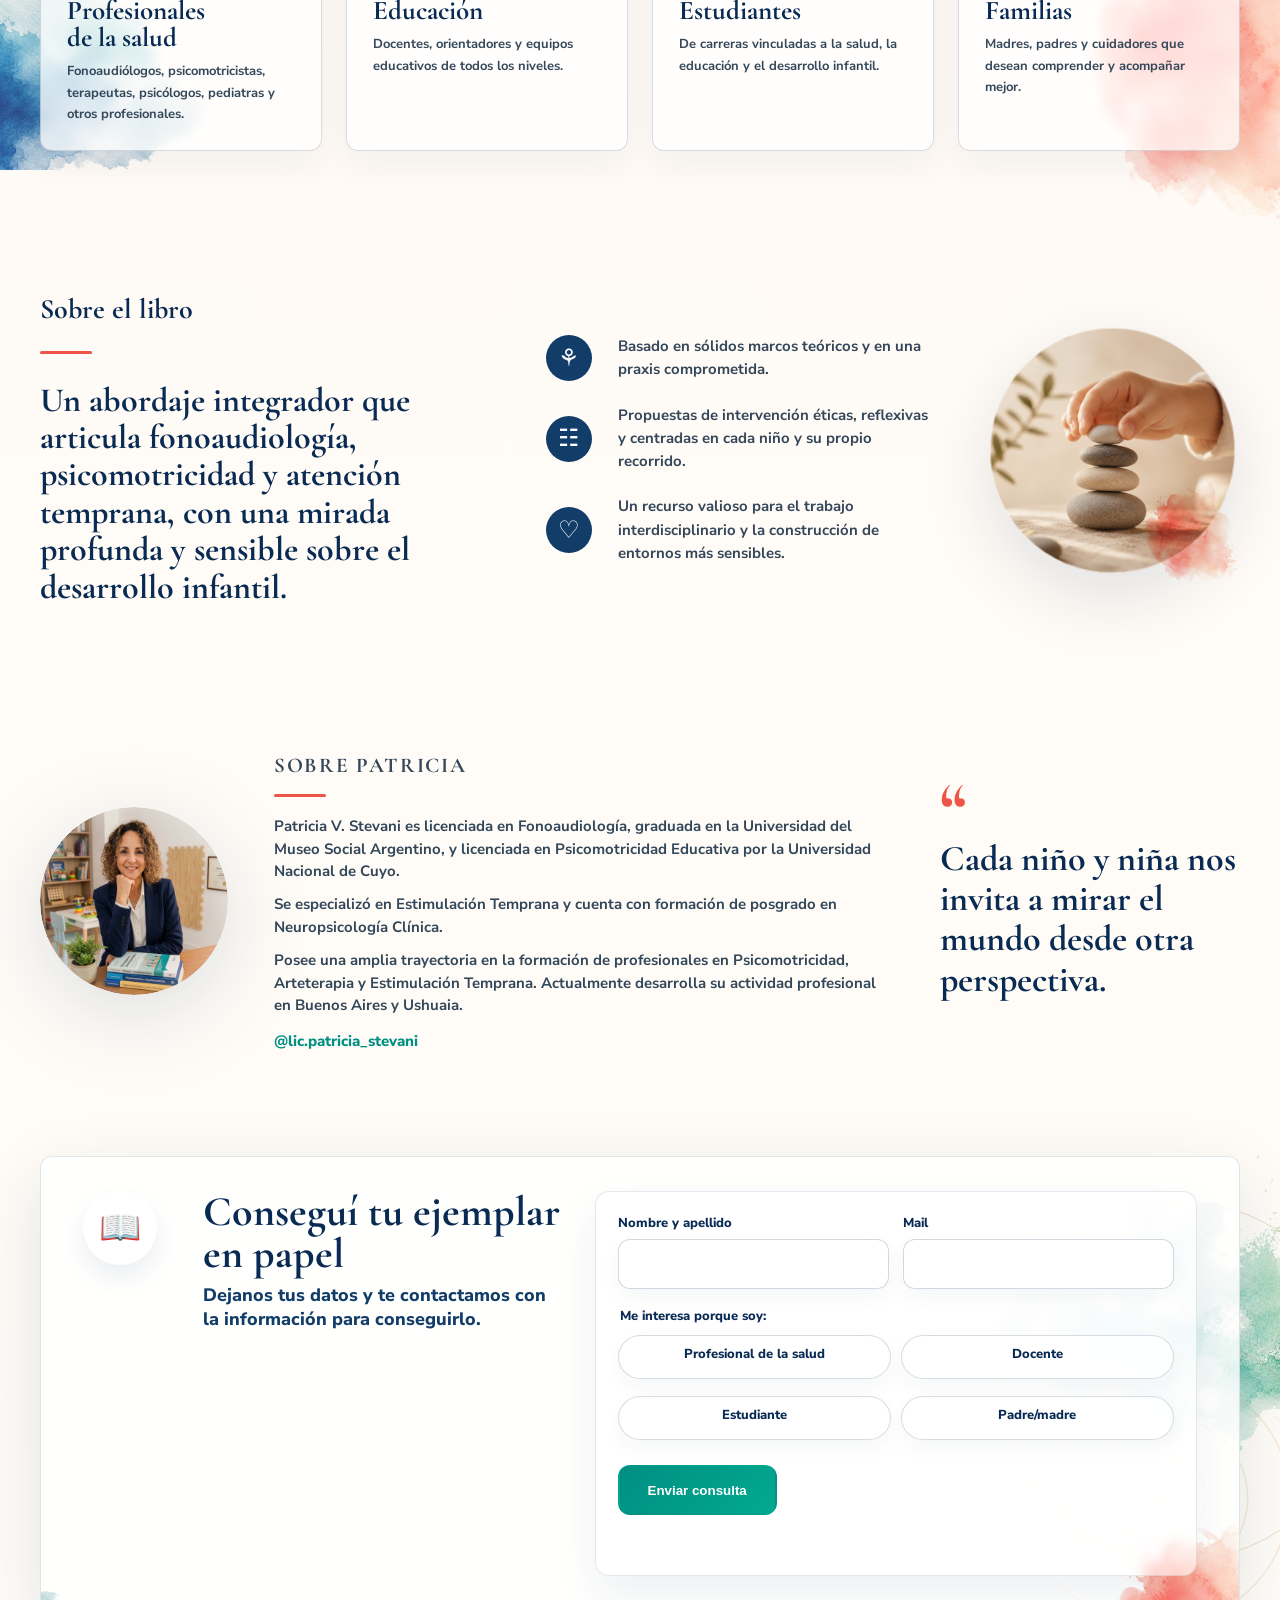
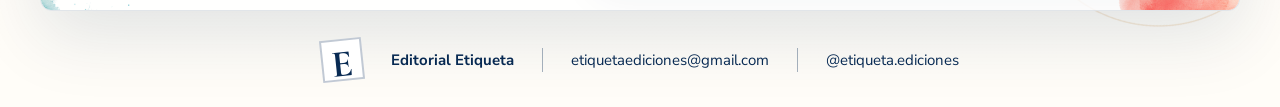
==== commit 06007310: "Send lead form through WhatsApp" ====
--- a/index.html
+++ b/index.html
@@ -178,10 +178,10 @@
         <fieldset>
           <legend>Me interesa porque soy:</legend>
           <div class="interest-options">
-            <label><input type="radio" name="perfil" value="Profesional de la salud" required> Profesional de la salud</label>
-            <label><input type="radio" name="perfil" value="Docente"> Docente</label>
-            <label><input type="radio" name="perfil" value="Estudiante"> Estudiante</label>
-            <label><input type="radio" name="perfil" value="Padre/madre"> Padre/madre</label>
+            <label class="interest-option"><input type="radio" name="perfil" value="Profesional de la salud" required><span>Profesional de la salud</span></label>
+            <label class="interest-option"><input type="radio" name="perfil" value="Docente"><span>Docente</span></label>
+            <label class="interest-option"><input type="radio" name="perfil" value="Estudiante"><span>Estudiante</span></label>
+            <label class="interest-option"><input type="radio" name="perfil" value="Padre/madre"><span>Padre/madre</span></label>
           </div>
         </fieldset>
         <button class="btn btn-primary" type="submit">Enviar consulta</button>
@@ -211,10 +211,9 @@
       const nombre = data.get('nombre');
       const email = data.get('email');
       const perfil = data.get('perfil');
-      const subject = encodeURIComponent('Consulta por el libro Infancias');
-      const body = encodeURIComponent(`Hola, quiero recibir información sobre el libro Infancias.\n\nNombre y apellido: ${nombre}\nMail: ${email}\nMe interesa porque soy: ${perfil}`);
-      window.location.href = `mailto:etiquetaediciones@gmail.com?subject=${subject}&body=${body}`;
-      leadForm.querySelector('.form-status').textContent = 'Se abrió tu correo para enviar la consulta.';
+      const message = encodeURIComponent(`Hola Patricia, quiero recibir información sobre el libro Infancias.\n\nNombre y apellido: ${nombre}\nMail: ${email}\nMe interesa porque soy: ${perfil}`);
+      window.open(`https://wa.me/5491165180477?text=${message}`, '_blank', 'noopener');
+      leadForm.querySelector('.form-status').textContent = 'Se abrió WhatsApp con tu consulta.';
     });
   </script>
 </body>
--- a/style.css
+++ b/style.css
@@ -103,7 +103,7 @@
 .about-book{display:grid;grid-template-columns:1.1fr .95fr 250px;gap:56px;align-items:center;position:relative}.about-book h2{font-family:"Cormorant Garamond",serif;color:var(--navy);font-size:34px;line-height:1.1;margin:0}.book-points{display:grid;gap:22px}.book-points p{display:grid;grid-template-columns:56px 1fr;gap:16px;align-items:center;font-size:15px;line-height:1.55;font-weight:700;color:#34475a;margin:0}.book-points span{width:46px;height:46px;border-radius:50%;display:grid;place-items:center;background:var(--navy-2);color:white;font-size:24px}.circle-photo{width:245px;height:245px;border-radius:50%;box-shadow:var(--shadow);background-size:cover;background-position:center}.stones{background-image:url("assets/ui-stones-hand-photo.jpg");background-position:center;position:relative;overflow:visible}.stones::before{content:"";position:absolute;inset:0;border-radius:50%;box-shadow:inset 0 0 0 1px rgba(255,255,255,.38);pointer-events:none}.stones::after{content:"";position:absolute;width:128px;height:118px;right:-28px;bottom:-18px;background:url("assets/watercolor-coral.png") center/contain no-repeat;mix-blend-mode:multiply;opacity:.84;pointer-events:none}
 .author{display:grid;grid-template-columns:190px 1fr 300px;gap:44px;align-items:center}.author-photo{width:188px;height:188px;border-radius:50%;filter:drop-shadow(0 20px 42px rgba(8,42,83,.14));overflow:hidden}.author-photo img{width:100%;height:100%;border-radius:50%;object-fit:cover;object-position:50% 20%;-webkit-mask-image:radial-gradient(circle at center,#000 58%,rgba(0,0,0,.82) 70%,rgba(0,0,0,.24) 86%,transparent 100%);mask-image:radial-gradient(circle at center,#000 58%,rgba(0,0,0,.82) 70%,rgba(0,0,0,.24) 86%,transparent 100%)}.author-bio p{font-size:15px;line-height:1.52;font-weight:700;color:#33475a;margin-bottom:10px}.author-instagram{display:inline-flex;margin-top:4px;color:var(--teal);font-size:15px;font-weight:800}.author-bio .section-kicker{text-transform:uppercase;font-size:21px;letter-spacing:.08em}.author-bio .accent-line{margin:12px 0 18px}blockquote{margin:0;font-family:"Cormorant Garamond",serif;color:var(--navy);font-size:36px;line-height:1.12;font-weight:700}blockquote span{display:block;color:var(--coral);font-size:74px;line-height:.2;margin-bottom:22px}
 .cta-box{width:min(1200px,calc(100% - 48px));margin:32px auto 28px;display:grid;grid-template-columns:90px 1fr auto;gap:24px;align-items:center;background:rgba(255,255,255,.82);border:1px solid rgba(8,42,83,.12);border-radius:12px;box-shadow:var(--shadow);padding:34px 42px;position:relative;overflow:hidden}.cta-box::before,.cta-box::after{content:"";position:absolute;z-index:0;background-repeat:no-repeat;background-size:contain;background-position:center}.cta-box::before{width:250px;height:210px;left:-90px;bottom:-105px;background-image:url("assets/watercolor-blue-corner.png")}.cta-box::after{width:260px;height:230px;right:-115px;bottom:-120px;background-image:url("assets/watercolor-coral.png");opacity:.78}.cta-box>*{position:relative;z-index:1}.cta-icon{width:74px;height:74px;border-radius:50%;display:grid;place-items:center;background:#fff;color:var(--teal);font-size:34px;box-shadow:0 12px 24px rgba(8,42,83,.08)}.cta-box h2{font-family:"Cormorant Garamond",serif;color:var(--navy);font-size:42px;line-height:1;margin-bottom:8px}.cta-box p{margin:0;color:var(--navy-2);font-size:18px;font-weight:800}
-.lead-form-section{grid-template-columns:90px minmax(260px,.8fr) minmax(430px,1.2fr);align-items:start}.lead-form-copy p{max-width:360px}.lead-form{display:grid;gap:18px}.form-row.two-cols{display:grid;grid-template-columns:repeat(2,minmax(0,1fr));gap:14px}.lead-form label span,.lead-form legend{display:block;margin-bottom:7px;color:var(--navy);font-size:13px;font-weight:800}.lead-form input[type="text"],.lead-form input[type="email"]{width:100%;height:48px;border:1px solid rgba(8,42,83,.2);border-radius:10px;background:rgba(255,255,255,.86);padding:0 14px;color:var(--ink);font:inherit;font-weight:700;outline:none}.lead-form input:focus{border-color:var(--teal);box-shadow:0 0 0 3px rgba(0,143,131,.12)}.lead-form fieldset{margin:0;padding:0;border:0}.interest-options{display:grid;grid-template-columns:repeat(2,minmax(0,1fr));gap:10px 14px}.interest-options label{display:flex;align-items:center;gap:8px;min-height:36px;color:#34475a;font-size:14px;font-weight:800}.interest-options input{accent-color:var(--teal)}.lead-form .btn{justify-self:start;min-height:48px;border-radius:12px}.form-status{min-height:20px;color:var(--teal);font-size:13px!important;font-weight:800!important}
+.lead-form-section{grid-template-columns:90px minmax(260px,.75fr) minmax(460px,1.25fr);align-items:start;gap:30px}.lead-form-copy p{max-width:380px;line-height:1.35}.lead-form{display:grid;gap:18px;background:rgba(255,255,255,.58);border:1px solid rgba(8,42,83,.10);border-radius:14px;padding:22px;box-shadow:0 18px 42px rgba(8,42,83,.07);backdrop-filter:blur(5px)}.form-row.two-cols{display:grid;grid-template-columns:repeat(2,minmax(0,1fr));gap:14px}.lead-form label span,.lead-form legend{display:block;margin-bottom:7px;color:var(--navy);font-size:13px;font-weight:800}.lead-form input[type="text"],.lead-form input[type="email"]{width:100%;height:50px;border:1px solid rgba(8,42,83,.18);border-radius:12px;background:rgba(255,255,255,.92);padding:0 15px;color:var(--ink);font:inherit;font-weight:700;outline:none;box-shadow:0 8px 20px rgba(8,42,83,.04)}.lead-form input:focus{border-color:var(--teal);box-shadow:0 0 0 3px rgba(0,143,131,.12),0 8px 20px rgba(8,42,83,.04)}.lead-form fieldset{margin:0;padding:0;border:0}.lead-form legend{margin-bottom:10px}.interest-options{display:grid;grid-template-columns:repeat(2,minmax(0,1fr));gap:10px}.interest-option{position:relative;display:block;cursor:pointer}.interest-option input{position:absolute;opacity:0;pointer-events:none}.interest-option span{display:flex;align-items:center;justify-content:center;min-height:44px;margin:0;padding:9px 12px;border:1px solid rgba(8,42,83,.16);border-radius:999px;background:rgba(255,255,255,.82);color:#34475a;font-size:14px;font-weight:900;text-align:center;transition:.18s ease;box-shadow:0 8px 20px rgba(8,42,83,.04)}.interest-option:hover span{border-color:rgba(0,143,131,.45);transform:translateY(-1px)}.interest-option input:focus-visible+span{box-shadow:0 0 0 3px rgba(0,143,131,.16)}.interest-option input:checked+span{background:linear-gradient(135deg,var(--teal),#02a98f);border-color:transparent;color:white;box-shadow:0 14px 26px rgba(0,143,131,.22)}.lead-form .btn{justify-self:start;min-height:50px;border-radius:12px}.form-status{min-height:20px;color:var(--teal);font-size:13px!important;font-weight:800!important}
 .footer{width:min(980px,calc(100% - 48px));margin:0 auto 26px;display:grid;grid-template-columns:auto auto 1px auto 1px auto;gap:28px;align-items:center;justify-content:center;color:var(--navy);font-size:15px}.footer span:not(.editorial-mark){height:24px;background:rgba(8,42,83,.35)}.editorial-mark{font-family:"Cormorant Garamond",serif;font-size:38px;font-weight:700;border:2px solid rgba(8,42,83,.25);width:42px;height:42px;display:grid;place-items:center;transform:rotate(-6deg);background:white}
 @media (max-width:1120px){.site-header{grid-template-columns:200px 1fr auto;gap:18px}.main-nav{gap:32px}.hero{grid-template-columns:minmax(0,1fr) 430px;gap:30px}.book-3d{width:min(340px,78%)}.lead{max-width:500px}.approach{grid-template-columns:230px 1fr 245px;gap:28px}}
 @media (max-width:980px){.site-header{grid-template-columns:1fr auto;gap:12px}.whatsapp-mini{display:none}.menu-button{display:block;border:0;background:transparent;font-size:32px;color:var(--navy)}.main-nav{display:none;grid-column:1/-1;justify-self:stretch;background:white;border-radius:18px;padding:16px;box-shadow:var(--shadow);gap:18px;flex-direction:column}.main-nav.open{display:flex}.hero,.approach,.about-book,.author{grid-template-columns:1fr}.hero{gap:18px;min-height:auto}.hero-book{min-height:440px;order:-1}.hero-copy{text-align:left}.approach-note{max-width:560px}.audience-grid{grid-template-columns:repeat(2,1fr)}.about-book{gap:28px}.circle-photo{margin:auto}.author{gap:22px}.cta-box{grid-template-columns:1fr;text-align:center}.cta-icon{margin:auto}.footer{grid-template-columns:1fr;gap:12px;text-align:center}.footer span:not(.editorial-mark){display:none}.editorial-mark{margin:auto}}
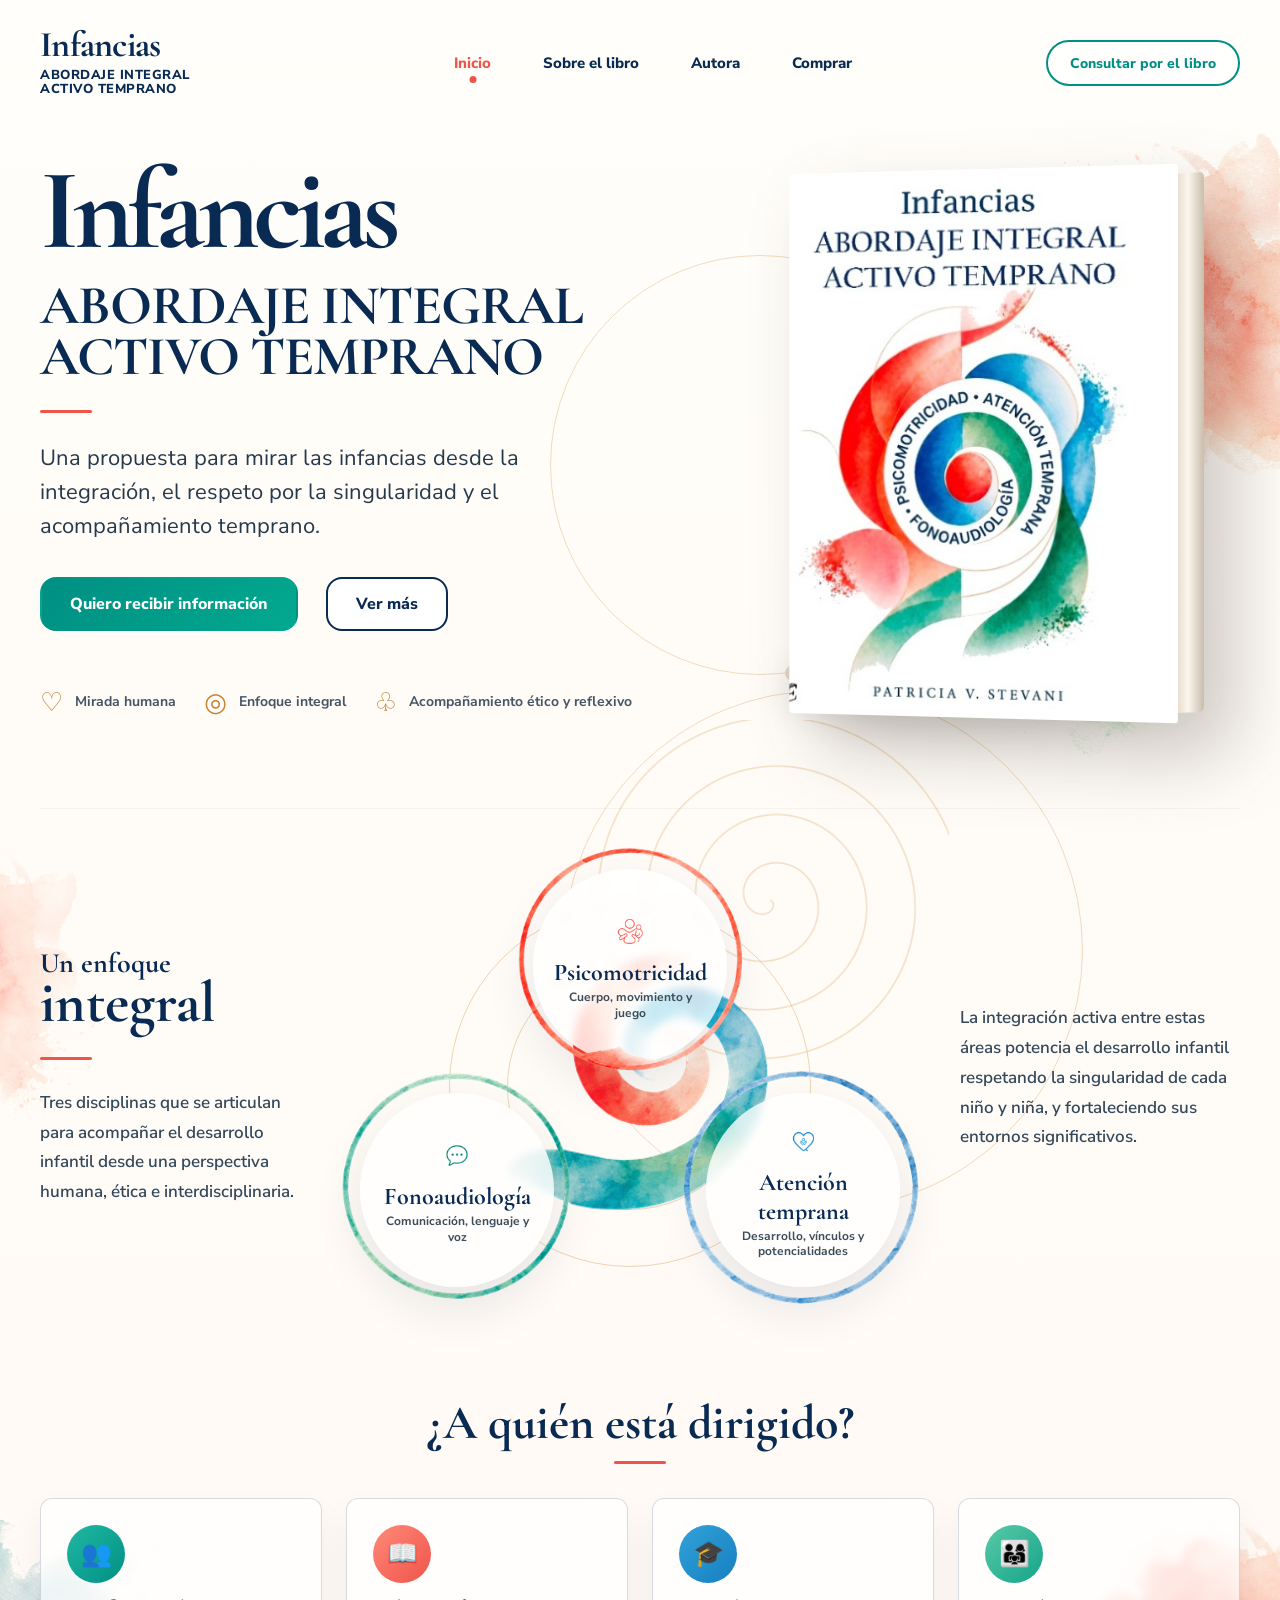
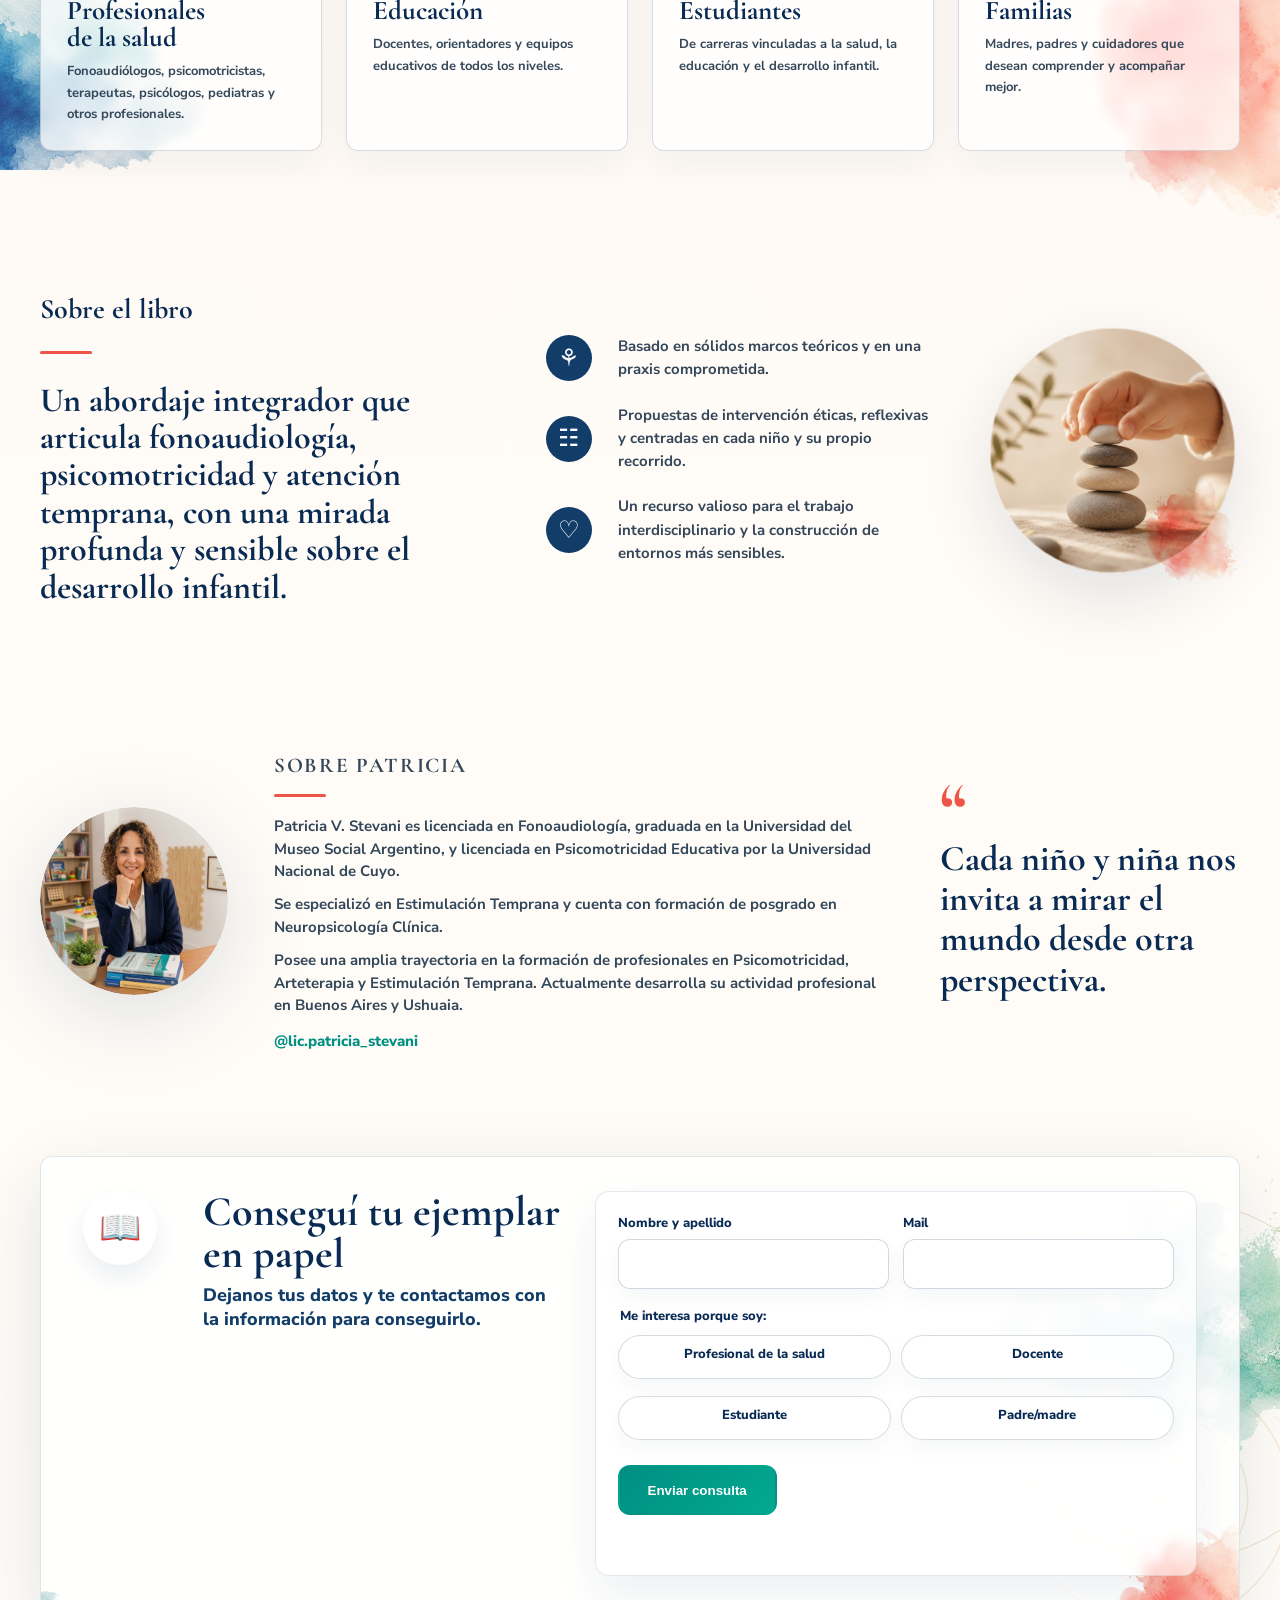
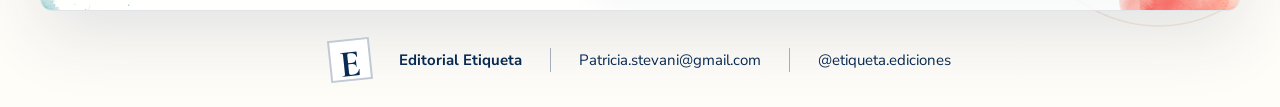
==== commit ba25bd5d: "Fix mobile diagram and author contact" ====
--- a/index.html
+++ b/index.html
@@ -8,7 +8,7 @@
   <link rel="preconnect" href="https://fonts.googleapis.com">
   <link rel="preconnect" href="https://fonts.gstatic.com" crossorigin>
   <link href="https://fonts.googleapis.com/css2?family=Cormorant+Garamond:wght@500;600;700&family=Nunito+Sans:wght@400;600;700;800&display=swap" rel="stylesheet">
-  <link rel="stylesheet" href="style.css">
+  <link rel="stylesheet" href="style.css?v=20260606-2">
 </head>
 <body>
   <div class="page-bg" aria-hidden="true">
@@ -194,7 +194,7 @@
     <span class="editorial-mark">E</span>
     <strong>Editorial Etiqueta</strong>
     <span></span>
-    <a href="mailto:etiquetaediciones@gmail.com">etiquetaediciones@gmail.com</a>
+    <a href="mailto:Patricia.stevani@gmail.com">Patricia.stevani@gmail.com</a>
     <span></span>
     <a href="https://www.instagram.com/etiqueta.ediciones" target="_blank" rel="noopener">@etiqueta.ediciones</a>
   </footer>
--- a/style.css
+++ b/style.css
@@ -108,3 +108,18 @@
 @media (max-width:1120px){.site-header{grid-template-columns:200px 1fr auto;gap:18px}.main-nav{gap:32px}.hero{grid-template-columns:minmax(0,1fr) 430px;gap:30px}.book-3d{width:min(340px,78%)}.lead{max-width:500px}.approach{grid-template-columns:230px 1fr 245px;gap:28px}}
 @media (max-width:980px){.site-header{grid-template-columns:1fr auto;gap:12px}.whatsapp-mini{display:none}.menu-button{display:block;border:0;background:transparent;font-size:32px;color:var(--navy)}.main-nav{display:none;grid-column:1/-1;justify-self:stretch;background:white;border-radius:18px;padding:16px;box-shadow:var(--shadow);gap:18px;flex-direction:column}.main-nav.open{display:flex}.hero,.approach,.about-book,.author{grid-template-columns:1fr}.hero{gap:18px;min-height:auto}.hero-book{min-height:440px;order:-1}.hero-copy{text-align:left}.approach-note{max-width:560px}.audience-grid{grid-template-columns:repeat(2,1fr)}.about-book{gap:28px}.circle-photo{margin:auto}.author{gap:22px}.cta-box{grid-template-columns:1fr;text-align:center}.cta-icon{margin:auto}.footer{grid-template-columns:1fr;gap:12px;text-align:center}.footer span:not(.editorial-mark){display:none}.editorial-mark{margin:auto}}
 @media (max-width:640px){.site-header,.section,.cta-box,.footer{width:min(100% - 28px,1180px)}.section{padding:48px 0}.hero h1{font-size:76px}.hero h2{font-size:34px}.lead{font-size:18px}.actions{flex-direction:column;align-items:stretch}.btn{width:100%}.features{gap:18px}.integral-diagram{height:500px;transform:scale(.86);margin:-30px 0}.audience-grid{grid-template-columns:1fr}.about-book h2{font-size:29px}blockquote{font-size:32px}.cta-box{padding:28px 20px}.cta-box h2{font-size:34px}.form-row.two-cols,.interest-options{grid-template-columns:1fr}.lead-form .btn{justify-self:stretch}.lead-form-copy p{max-width:none}.wash-1{right:-160px}.wash-2{right:-140px}.ring-1{display:none}}
+@media (max-width:640px){
+  .approach{gap:22px}
+  .integral-diagram{height:900px;max-width:360px;margin:4px auto 0;transform:none;display:block}
+  .integral-diagram::before,.integral-diagram::after{display:none}
+  .center-spiral{width:265px;height:265px;top:198px;left:50%;transform:translateX(-50%);opacity:.95}
+  .node{width:188px;height:188px;padding:22px}
+  .node::before{inset:-34px}
+  .node h3{font-size:24px}
+  .node-top{top:0;left:50%;transform:translateX(-50%)}
+  .node-left{top:470px;left:50%;right:auto;bottom:auto;transform:translateX(-50%)}
+  .node-right{top:690px;left:50%;right:auto;bottom:auto;transform:translateX(-50%)}
+  .lead-form-section{border-radius:16px;background:rgba(255,255,255,.9);box-shadow:0 22px 48px rgba(8,42,83,.12)}
+  .lead-form{padding:20px;background:rgba(255,255,255,.82);border-color:rgba(0,143,131,.16)}
+  .interest-option span{border-radius:14px;min-height:48px}
+}
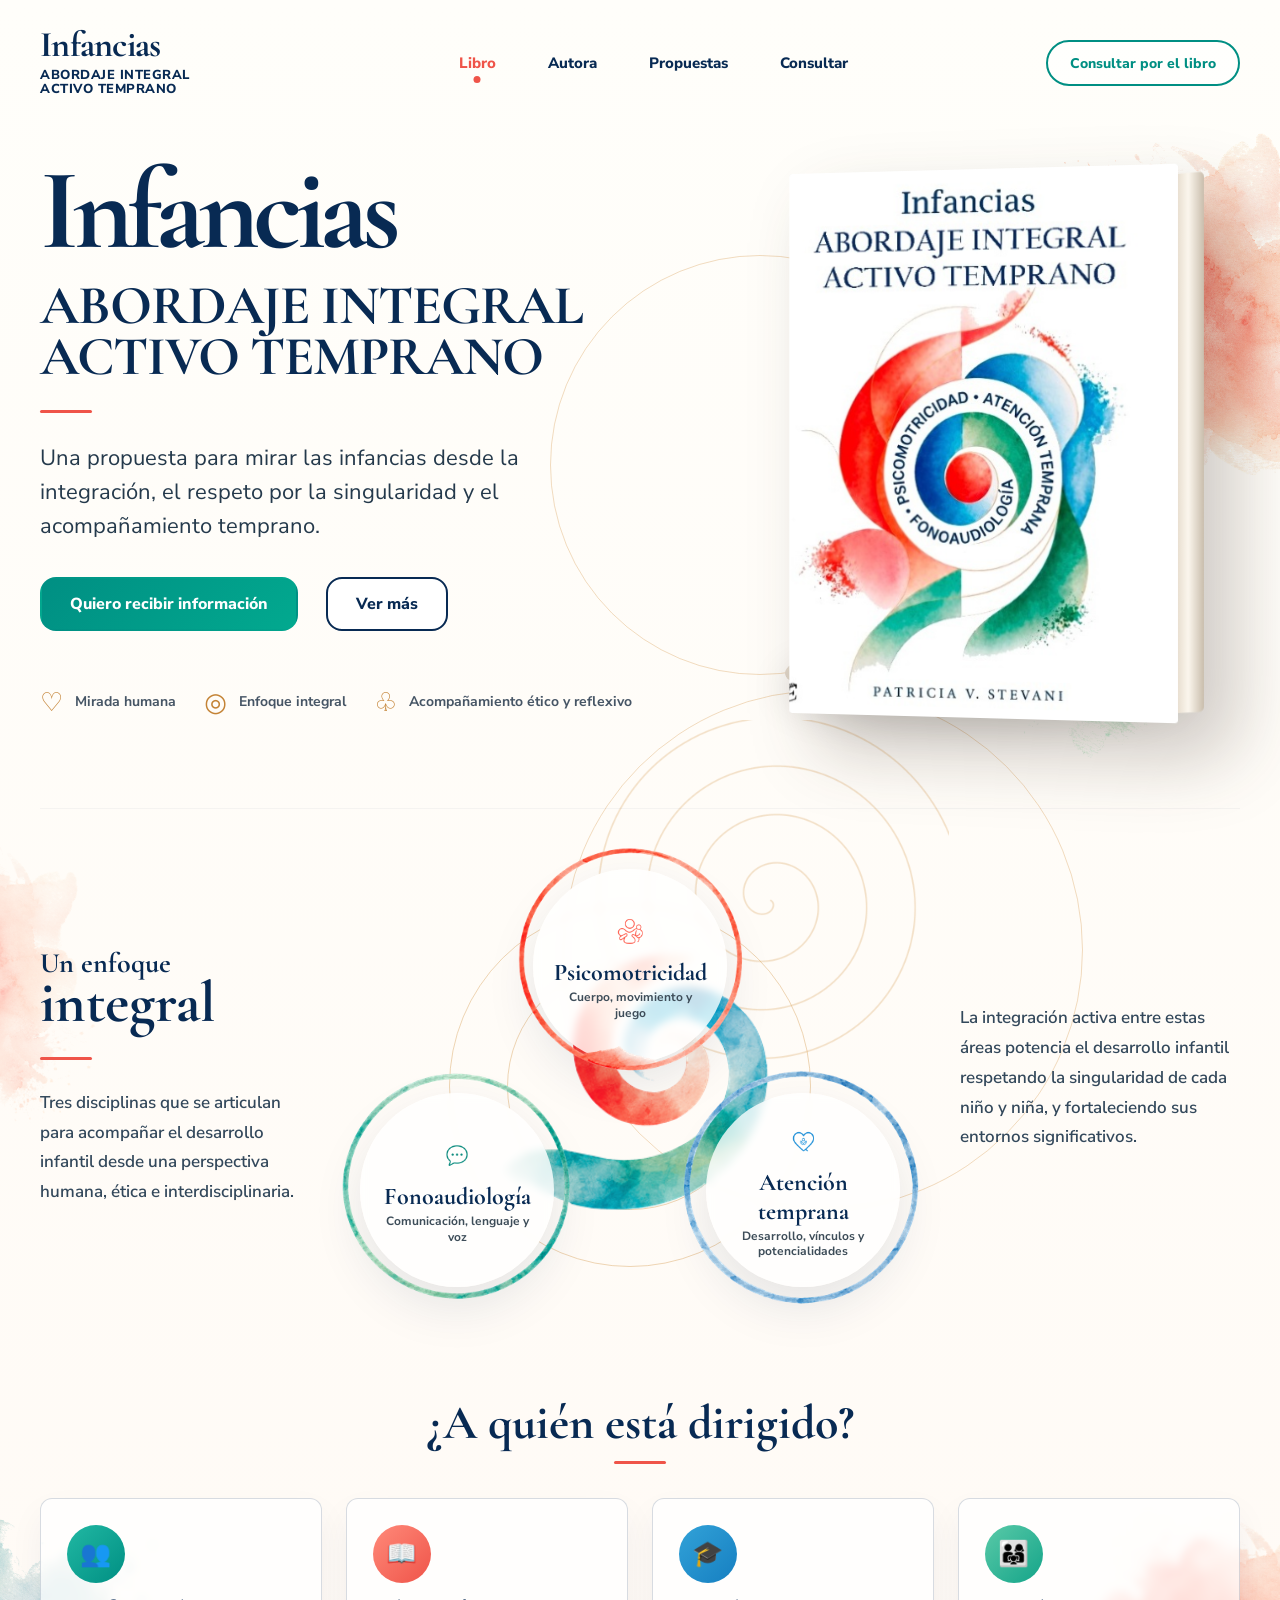
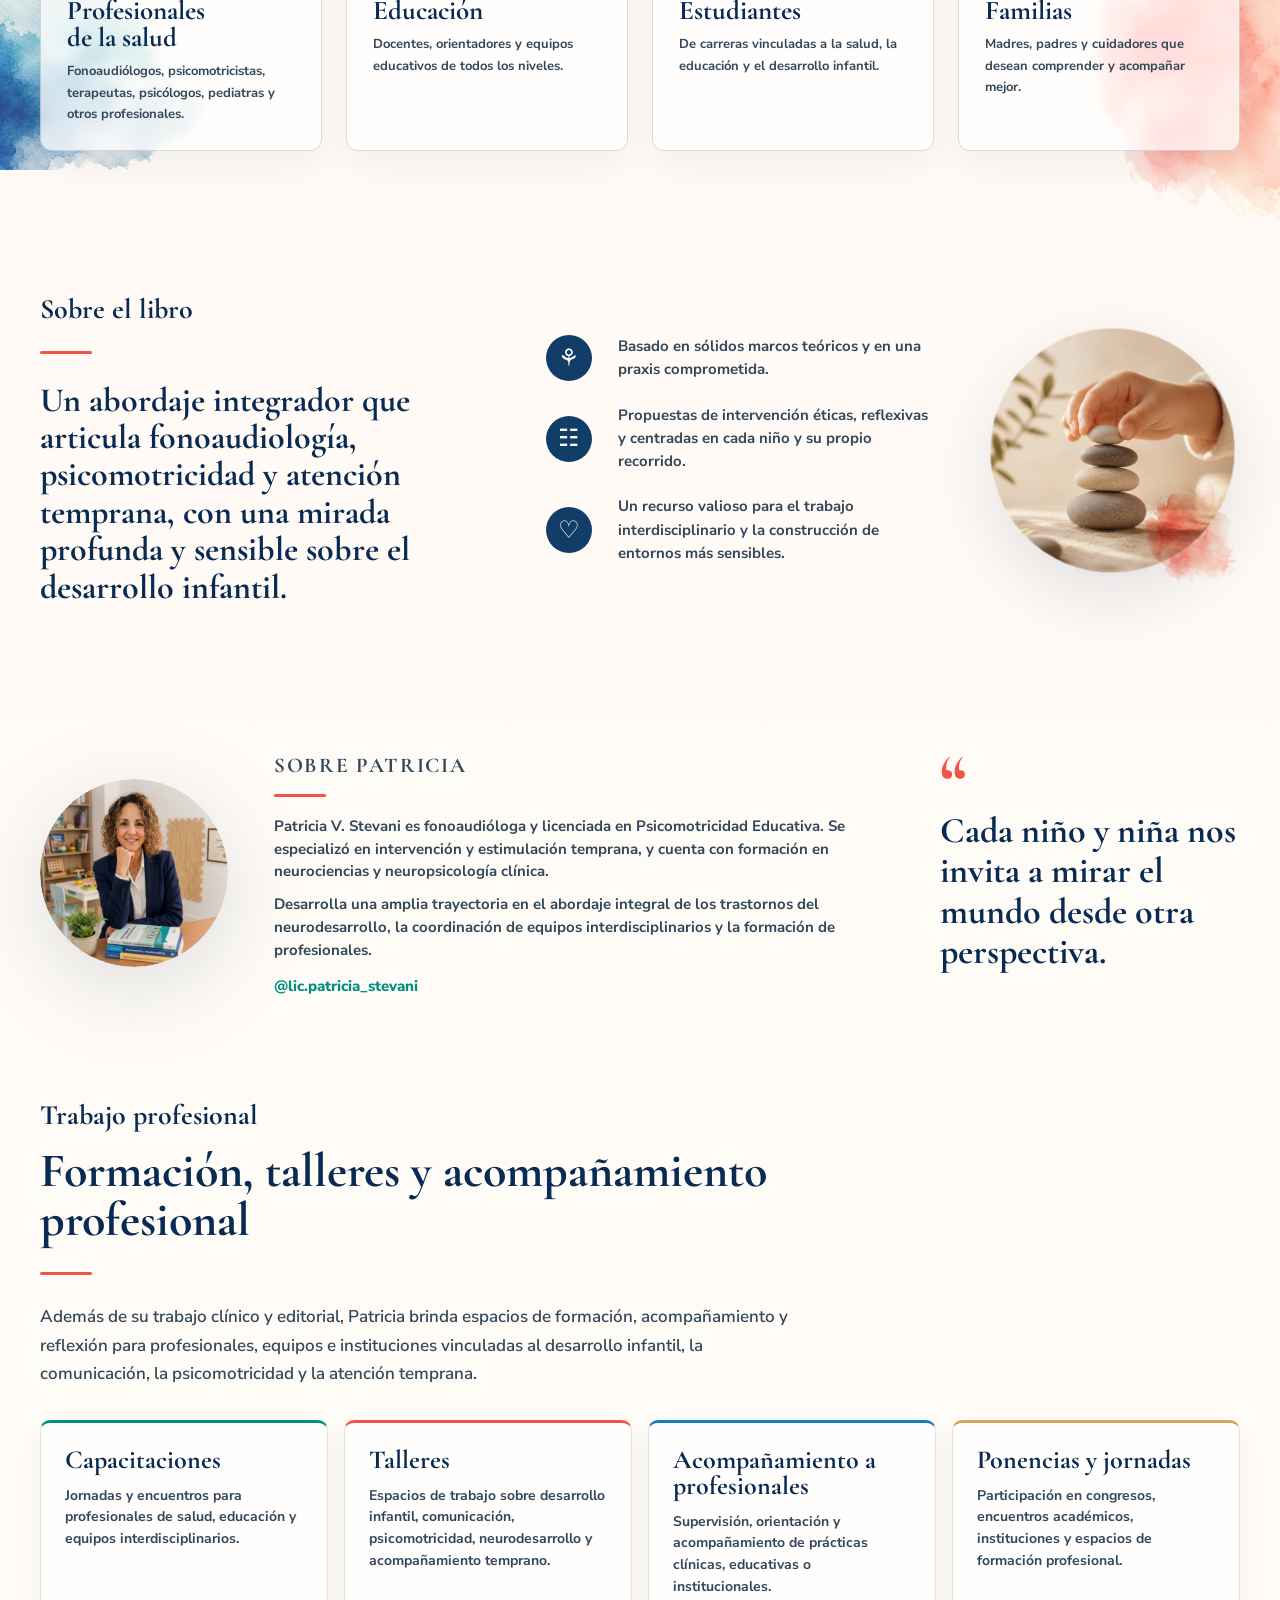
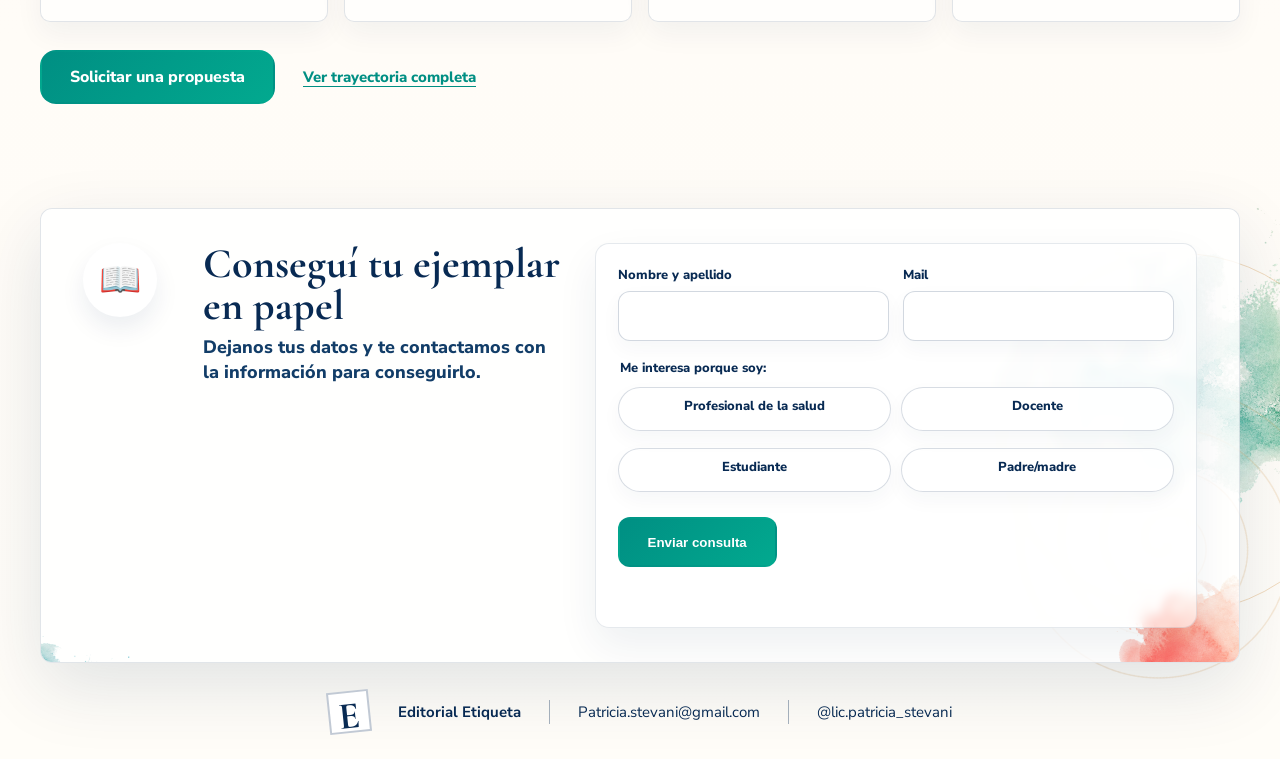
==== commit 475303dc: "Add professional services and trajectory pages" ====
--- a/index.html
+++ b/index.html
@@ -4,11 +4,11 @@
   <meta charset="utf-8">
   <meta name="viewport" content="width=device-width, initial-scale=1">
   <title>Infancias | Abordaje Integral Activo Temprano</title>
-  <meta name="description" content="Landing page del libro Infancias: Abordaje Integral Activo Temprano, de Patricia V. Stevani.">
+  <meta name="description" content="Libro y propuestas profesionales de Patricia V. Stevani sobre abordaje integral activo temprano.">
   <link rel="preconnect" href="https://fonts.googleapis.com">
   <link rel="preconnect" href="https://fonts.gstatic.com" crossorigin>
   <link href="https://fonts.googleapis.com/css2?family=Cormorant+Garamond:wght@500;600;700&family=Nunito+Sans:wght@400;600;700;800&display=swap" rel="stylesheet">
-  <link rel="stylesheet" href="style.css?v=20260606-2">
+  <link rel="stylesheet" href="style.css?v=20260620-1">
 </head>
 <body>
   <div class="page-bg" aria-hidden="true">
@@ -32,14 +32,12 @@
     </a>
     <button class="menu-button" type="button" aria-label="Abrir menú">☰</button>
     <nav class="main-nav" aria-label="Navegación principal">
-      <a class="active" href="#inicio">Inicio</a>
-      <a href="#libro">Sobre el libro</a>
+      <a class="active" href="#libro">Libro</a>
       <a href="#autora">Autora</a>
-      <a href="#comprar">Comprar</a>
+      <a href="#propuestas">Propuestas</a>
+      <a href="#comprar">Consultar</a>
     </nav>
-    <a class="btn btn-outline whatsapp-mini" href="#comprar">
-      Consultar por el libro
-    </a>
+    <a class="btn btn-outline whatsapp-mini" href="#comprar">Consultar por el libro</a>
   </header>
 
   <main>
@@ -59,13 +57,8 @@
           <span><i>♧</i> Acompañamiento ético y reflexivo</span>
         </div>
       </div>
-
       <div class="hero-book" aria-label="Imagen del libro">
-        <div class="book-stage">
-          <div class="book-3d">
-            <img src="assets/cover-front.jpg" alt="Tapa del libro Infancias: Abordaje Integral Activo Temprano">
-          </div>
-        </div>
+        <div class="book-stage"><div class="book-3d"><img src="assets/cover-front.jpg" alt="Tapa del libro Infancias: Abordaje Integral Activo Temprano"></div></div>
       </div>
     </section>
 
@@ -76,26 +69,12 @@
         <span class="accent-line"></span>
         <p>Tres disciplinas que se articulan para acompañar el desarrollo infantil desde una perspectiva humana, ética e interdisciplinaria.</p>
       </div>
-
       <div class="integral-diagram" aria-label="Psicomotricidad, fonoaudiología y atención temprana">
         <div class="center-spiral" aria-hidden="true"></div>
-        <article class="node node-top">
-          <div class="node-icon"><img src="assets/ui-discipline-icon-psicomotricidad.png" alt=""></div>
-          <h3>Psicomotricidad</h3>
-          <p>Cuerpo, movimiento y juego</p>
-        </article>
-        <article class="node node-left">
-          <div class="node-icon"><img src="assets/ui-discipline-icon-fonoaudiologia.png" alt=""></div>
-          <h3>Fonoaudiología</h3>
-          <p>Comunicación, lenguaje y voz</p>
-        </article>
-        <article class="node node-right">
-          <div class="node-icon"><img src="assets/ui-discipline-icon-atencion.png" alt=""></div>
-          <h3>Atención temprana</h3>
-          <p>Desarrollo, vínculos y potencialidades</p>
-        </article>
+        <article class="node node-top"><div class="node-icon"><img src="assets/ui-discipline-icon-psicomotricidad.png" alt=""></div><h3>Psicomotricidad</h3><p>Cuerpo, movimiento y juego</p></article>
+        <article class="node node-left"><div class="node-icon"><img src="assets/ui-discipline-icon-fonoaudiologia.png" alt=""></div><h3>Fonoaudiología</h3><p>Comunicación, lenguaje y voz</p></article>
+        <article class="node node-right"><div class="node-icon"><img src="assets/ui-discipline-icon-atencion.png" alt=""></div><h3>Atención temprana</h3><p>Desarrollo, vínculos y potencialidades</p></article>
       </div>
-
       <p class="approach-note">La integración activa entre estas áreas potencia el desarrollo infantil respetando la singularidad de cada niño y niña, y fortaleciendo sus entornos significativos.</p>
     </section>
 
@@ -103,35 +82,15 @@
       <h2>¿A quién está dirigido?</h2>
       <span class="accent-line center"></span>
       <div class="audience-grid">
-        <article class="aud-card">
-          <span class="icon teal">👥</span>
-          <h3>Profesionales<br>de la salud</h3>
-          <p>Fonoaudiólogos, psicomotricistas, terapeutas, psicólogos, pediatras y otros profesionales.</p>
-        </article>
-        <article class="aud-card">
-          <span class="icon coral">📖</span>
-          <h3>Educación</h3>
-          <p>Docentes, orientadores y equipos educativos de todos los niveles.</p>
-        </article>
-        <article class="aud-card">
-          <span class="icon blue">🎓</span>
-          <h3>Estudiantes</h3>
-          <p>De carreras vinculadas a la salud, la educación y el desarrollo infantil.</p>
-        </article>
-        <article class="aud-card">
-          <span class="icon green">👨‍👩‍👧</span>
-          <h3>Familias</h3>
-          <p>Madres, padres y cuidadores que desean comprender y acompañar mejor.</p>
-        </article>
+        <article class="aud-card"><span class="icon teal">👥</span><h3>Profesionales<br>de la salud</h3><p>Fonoaudiólogos, psicomotricistas, terapeutas, psicólogos, pediatras y otros profesionales.</p></article>
+        <article class="aud-card"><span class="icon coral">📖</span><h3>Educación</h3><p>Docentes, orientadores y equipos educativos de todos los niveles.</p></article>
+        <article class="aud-card"><span class="icon blue">🎓</span><h3>Estudiantes</h3><p>De carreras vinculadas a la salud, la educación y el desarrollo infantil.</p></article>
+        <article class="aud-card"><span class="icon green">👨‍👩‍👧</span><h3>Familias</h3><p>Madres, padres y cuidadores que desean comprender y acompañar mejor.</p></article>
       </div>
     </section>
 
     <section id="libro" class="section about-book">
-      <div>
-        <p class="section-kicker">Sobre el libro</p>
-        <span class="accent-line"></span>
-        <h2>Un abordaje integrador que articula fonoaudiología, psicomotricidad y atención temprana, con una mirada profunda y sensible sobre el desarrollo infantil.</h2>
-      </div>
+      <div><p class="section-kicker">Sobre el libro</p><span class="accent-line"></span><h2>Un abordaje integrador que articula fonoaudiología, psicomotricidad y atención temprana, con una mirada profunda y sensible sobre el desarrollo infantil.</h2></div>
       <div class="book-points">
         <p><span>⚘</span> Basado en sólidos marcos teóricos y en una praxis comprometida.</p>
         <p><span>☷</span> Propuestas de intervención éticas, reflexivas y centradas en cada niño y su propio recorrido.</p>
@@ -141,77 +100,49 @@
     </section>
 
     <section id="autora" class="section author">
-      <div class="author-photo">
-        <img src="assets/patricia.png" alt="Patricia V. Stevani">
-      </div>
+      <div class="author-photo"><img src="assets/patricia.png" alt="Patricia V. Stevani"></div>
       <div class="author-bio">
-        <p class="section-kicker">Sobre Patricia</p>
-        <span class="accent-line"></span>
-        <p>Patricia V. Stevani es licenciada en Fonoaudiología, graduada en la Universidad del Museo Social Argentino, y licenciada en Psicomotricidad Educativa por la Universidad Nacional de Cuyo.</p>
-        <p>Se especializó en Estimulación Temprana y cuenta con formación de posgrado en Neuropsicología Clínica.</p>
-        <p>Posee una amplia trayectoria en la formación de profesionales en Psicomotricidad, Arteterapia y Estimulación Temprana. Actualmente desarrolla su actividad profesional en Buenos Aires y Ushuaia.</p>
+        <p class="section-kicker">Sobre Patricia</p><span class="accent-line"></span>
+        <p>Patricia V. Stevani es fonoaudióloga y licenciada en Psicomotricidad Educativa. Se especializó en intervención y estimulación temprana, y cuenta con formación en neurociencias y neuropsicología clínica.</p>
+        <p>Desarrolla una amplia trayectoria en el abordaje integral de los trastornos del neurodesarrollo, la coordinación de equipos interdisciplinarios y la formación de profesionales.</p>
         <a class="author-instagram" href="https://www.instagram.com/lic.patricia_stevani" target="_blank" rel="noopener">@lic.patricia_stevani</a>
       </div>
-      <blockquote>
-        <span>“</span>
-        Cada niño y niña nos invita a mirar el mundo desde otra perspectiva.
-      </blockquote>
+      <blockquote><span>“</span>Cada niño y niña nos invita a mirar el mundo desde otra perspectiva.</blockquote>
+    </section>
+
+    <section id="propuestas" class="section professional-services">
+      <div class="services-heading"><p class="section-kicker">Trabajo profesional</p><h2>Formación, talleres y acompañamiento profesional</h2><span class="accent-line"></span><p>Además de su trabajo clínico y editorial, Patricia brinda espacios de formación, acompañamiento y reflexión para profesionales, equipos e instituciones vinculadas al desarrollo infantil, la comunicación, la psicomotricidad y la atención temprana.</p></div>
+      <div class="services-grid">
+        <article class="service-card"><h3>Capacitaciones</h3><p>Jornadas y encuentros para profesionales de salud, educación y equipos interdisciplinarios.</p></article>
+        <article class="service-card"><h3>Talleres</h3><p>Espacios de trabajo sobre desarrollo infantil, comunicación, psicomotricidad, neurodesarrollo y acompañamiento temprano.</p></article>
+        <article class="service-card"><h3>Acompañamiento a profesionales</h3><p>Supervisión, orientación y acompañamiento de prácticas clínicas, educativas o institucionales.</p></article>
+        <article class="service-card"><h3>Ponencias y jornadas</h3><p>Participación en congresos, encuentros académicos, instituciones y espacios de formación profesional.</p></article>
+      </div>
+      <div class="services-actions"><a class="btn btn-primary" href="consulta.html?motivo=capacitacion">Solicitar una propuesta</a><a class="text-link" href="trayectoria.html">Ver trayectoria completa</a></div>
     </section>
 
     <section id="comprar" class="cta-box lead-form-section">
       <div class="cta-icon">📖</div>
-      <div class="lead-form-copy">
-        <h2>Conseguí tu ejemplar en papel</h2>
-        <p>Dejanos tus datos y te contactamos con la información para conseguirlo.</p>
-      </div>
+      <div class="lead-form-copy"><h2>Conseguí tu ejemplar en papel</h2><p>Dejanos tus datos y te contactamos con la información para conseguirlo.</p></div>
       <form class="lead-form" id="lead-form">
-        <div class="form-row two-cols">
-          <label>
-            <span>Nombre y apellido</span>
-            <input type="text" name="nombre" autocomplete="name" required>
-          </label>
-          <label>
-            <span>Mail</span>
-            <input type="email" name="email" autocomplete="email" required>
-          </label>
-        </div>
-        <fieldset>
-          <legend>Me interesa porque soy:</legend>
-          <div class="interest-options">
-            <label class="interest-option"><input type="radio" name="perfil" value="Profesional de la salud" required><span>Profesional de la salud</span></label>
-            <label class="interest-option"><input type="radio" name="perfil" value="Docente"><span>Docente</span></label>
-            <label class="interest-option"><input type="radio" name="perfil" value="Estudiante"><span>Estudiante</span></label>
-            <label class="interest-option"><input type="radio" name="perfil" value="Padre/madre"><span>Padre/madre</span></label>
-          </div>
-        </fieldset>
-        <button class="btn btn-primary" type="submit">Enviar consulta</button>
-        <p class="form-status" aria-live="polite"></p>
+        <div class="form-row two-cols"><label><span>Nombre y apellido</span><input type="text" name="nombre" autocomplete="name" required></label><label><span>Mail</span><input type="email" name="email" autocomplete="email" required></label></div>
+        <fieldset><legend>Me interesa porque soy:</legend><div class="interest-options"><label class="interest-option"><input type="radio" name="perfil" value="Profesional de la salud" required><span>Profesional de la salud</span></label><label class="interest-option"><input type="radio" name="perfil" value="Docente"><span>Docente</span></label><label class="interest-option"><input type="radio" name="perfil" value="Estudiante"><span>Estudiante</span></label><label class="interest-option"><input type="radio" name="perfil" value="Padre/madre"><span>Padre/madre</span></label></div></fieldset>
+        <button class="btn btn-primary" type="submit">Enviar consulta</button><p class="form-status" aria-live="polite"></p>
       </form>
     </section>
   </main>
 
-  <footer class="footer">
-    <span class="editorial-mark">E</span>
-    <strong>Editorial Etiqueta</strong>
-    <span></span>
-    <a href="mailto:Patricia.stevani@gmail.com">Patricia.stevani@gmail.com</a>
-    <span></span>
-    <a href="https://www.instagram.com/etiqueta.ediciones" target="_blank" rel="noopener">@etiqueta.ediciones</a>
-  </footer>
+  <footer class="footer"><span class="editorial-mark">E</span><strong>Editorial Etiqueta</strong><span></span><a href="mailto:Patricia.stevani@gmail.com">Patricia.stevani@gmail.com</a><span></span><a href="https://www.instagram.com/lic.patricia_stevani" target="_blank" rel="noopener">@lic.patricia_stevani</a></footer>
 
   <script>
     const menuButton = document.querySelector('.menu-button');
     const nav = document.querySelector('.main-nav');
     menuButton.addEventListener('click', () => nav.classList.toggle('open'));
-
     const leadForm = document.querySelector('#lead-form');
     leadForm.addEventListener('submit', (event) => {
       event.preventDefault();
       const data = new FormData(leadForm);
-      const nombre = data.get('nombre');
-      const email = data.get('email');
-      const perfil = data.get('perfil');
-      const message = encodeURIComponent(`Hola Patricia, quiero recibir información sobre el libro Infancias.\n\nNombre y apellido: ${nombre}\nMail: ${email}\nMe interesa porque soy: ${perfil}`);
+      const message = encodeURIComponent(`Hola Patricia, quiero recibir información sobre el libro Infancias.\n\nNombre y apellido: ${data.get('nombre')}\nMail: ${data.get('email')}\nMe interesa porque soy: ${data.get('perfil')}`);
       window.open(`https://wa.me/5491165180477?text=${message}`, '_blank', 'noopener');
       leadForm.querySelector('.form-status').textContent = 'Se abrió WhatsApp con tu consulta.';
     });
--- a/style.css
+++ b/style.css
@@ -123,3 +123,8 @@
   .lead-form{padding:20px;background:rgba(255,255,255,.82);border-color:rgba(0,143,131,.16)}
   .interest-option span{border-radius:14px;min-height:48px}
 }
+
+/* Propuestas profesionales y páginas secundarias */
+.professional-services{padding-top:32px}.services-heading{max-width:760px}.services-heading h2,.subpage-hero h1{font-family:"Cormorant Garamond",serif;color:var(--navy);font-size:48px;line-height:1.02;margin:18px 0 0}.services-heading>p:last-child,.subpage-hero>p:last-of-type{font-size:17px;line-height:1.65;color:#33485b;font-weight:600}.services-grid{display:grid;grid-template-columns:repeat(4,1fr);gap:16px;margin-top:32px}.service-card{min-height:190px;padding:24px;background:rgba(255,255,255,.66);border:1px solid rgba(8,42,83,.12);border-top:3px solid var(--teal);border-radius:10px;box-shadow:0 12px 28px rgba(8,42,83,.05)}.service-card:nth-child(2){border-top-color:var(--coral)}.service-card:nth-child(3){border-top-color:var(--blue)}.service-card:nth-child(4){border-top-color:var(--gold)}.service-card h3{font-family:"Cormorant Garamond",serif;color:var(--navy);font-size:26px;line-height:1;margin-bottom:12px}.service-card p{margin:0;color:#34475a;font-size:14px;line-height:1.55;font-weight:700}.services-actions{display:flex;align-items:center;gap:28px;margin-top:28px}.text-link{color:var(--teal);font-size:15px;font-weight:800;text-decoration:underline;text-underline-offset:4px}.subpage{background:linear-gradient(180deg,#fffefa 0%,#fffaf5 55%,#fffdf8 100%)}.subpage .site-header{margin-bottom:24px}.subpage .main-nav{gap:28px;font-size:14px}.subpage-hero{max-width:920px;padding-top:54px;padding-bottom:60px}.subpage-hero h1{font-size:clamp(52px,6vw,82px);max-width:900px}.subpage-hero>.btn{margin-top:14px}.compact-hero{max-width:760px;padding-bottom:22px}.trajectory-hero{display:grid;grid-template-columns:1fr 210px;gap:56px;align-items:center;max-width:1060px}.trajectory-hero .author-photo{justify-self:end}.proposals-list{display:grid;gap:0;max-width:1000px}.proposal-row{display:grid;grid-template-columns:minmax(220px,.55fr) 1fr;gap:48px;padding:28px 0;border-top:1px solid rgba(8,42,83,.13)}.proposal-row:last-child{border-bottom:1px solid rgba(8,42,83,.13)}.proposal-row h2,.trajectory-block h2,.subpage-cta h2{font-family:"Cormorant Garamond",serif;color:var(--navy);font-size:32px;line-height:1;margin:0}.proposal-row p,.trajectory-block p,.trajectory-block li{color:#34475a;font-size:16px;line-height:1.65;font-weight:600}.proposal-row p{margin:0}.trajectory-grid{display:grid;grid-template-columns:repeat(2,minmax(0,1fr));gap:18px;max-width:1060px}.trajectory-block{padding:30px;background:rgba(255,255,255,.62);border:1px solid rgba(8,42,83,.12);border-radius:10px}.trajectory-block h2{margin-bottom:16px}.trajectory-block p:last-child{margin-bottom:0}.trajectory-block ul{margin:0;padding-left:20px}.trajectory-block li+li{margin-top:10px}.subpage-cta{max-width:900px;padding-top:42px;padding-bottom:72px}.subpage-cta p{max-width:650px;margin:16px 0 24px;color:#34475a;font-size:17px;line-height:1.6;font-weight:600}.subpage-cta .text-link{margin-left:26px}.consultation-layout{max-width:860px;padding-top:28px}.consultation-form{display:grid;gap:18px;padding:32px;background:rgba(255,255,255,.74);border:1px solid rgba(8,42,83,.12);border-radius:12px;box-shadow:var(--shadow)}.consultation-form label>span{display:block;margin-bottom:7px;color:var(--navy);font-size:13px;font-weight:800}.consultation-form em{font-style:normal;color:var(--muted);font-weight:600}.consultation-form input,.consultation-form select,.consultation-form textarea{width:100%;border:1px solid rgba(8,42,83,.18);border-radius:10px;background:#fff;padding:13px 14px;color:var(--ink);font:inherit;font-weight:600;outline:none}.consultation-form input,.consultation-form select{height:50px}.consultation-form textarea{resize:vertical;min-height:120px}.consultation-form input:focus,.consultation-form select:focus,.consultation-form textarea:focus{border-color:var(--teal);box-shadow:0 0 0 3px rgba(0,143,131,.12)}.consultation-form .btn{justify-self:start;border-radius:12px}
+@media (max-width:980px){.services-grid{grid-template-columns:repeat(2,minmax(0,1fr))}.subpage .main-nav{gap:18px}.trajectory-hero{grid-template-columns:1fr}.trajectory-hero .author-photo{justify-self:start}.proposal-row{grid-template-columns:1fr;gap:12px}.lead-form-section{grid-template-columns:1fr;text-align:left}.lead-form-section .cta-icon{margin:0}.lead-form-section .lead-form-copy{text-align:left}}
+@media (max-width:640px){.services-heading h2,.subpage-hero h1{font-size:42px}.services-grid,.trajectory-grid{grid-template-columns:1fr}.service-card{min-height:0}.services-actions{align-items:stretch;flex-direction:column;gap:18px}.services-actions .btn{width:100%}.subpage .site-header{margin-bottom:0}.subpage-hero{padding-top:38px}.subpage-hero>.btn{width:100%}.trajectory-hero .author-photo{margin:auto}.proposal-row{padding:24px 0}.proposal-row h2,.trajectory-block h2,.subpage-cta h2{font-size:29px}.subpage-cta .text-link{display:inline-block;margin:18px 0 0}.consultation-form{padding:22px}.consultation-form .btn{width:100%}}
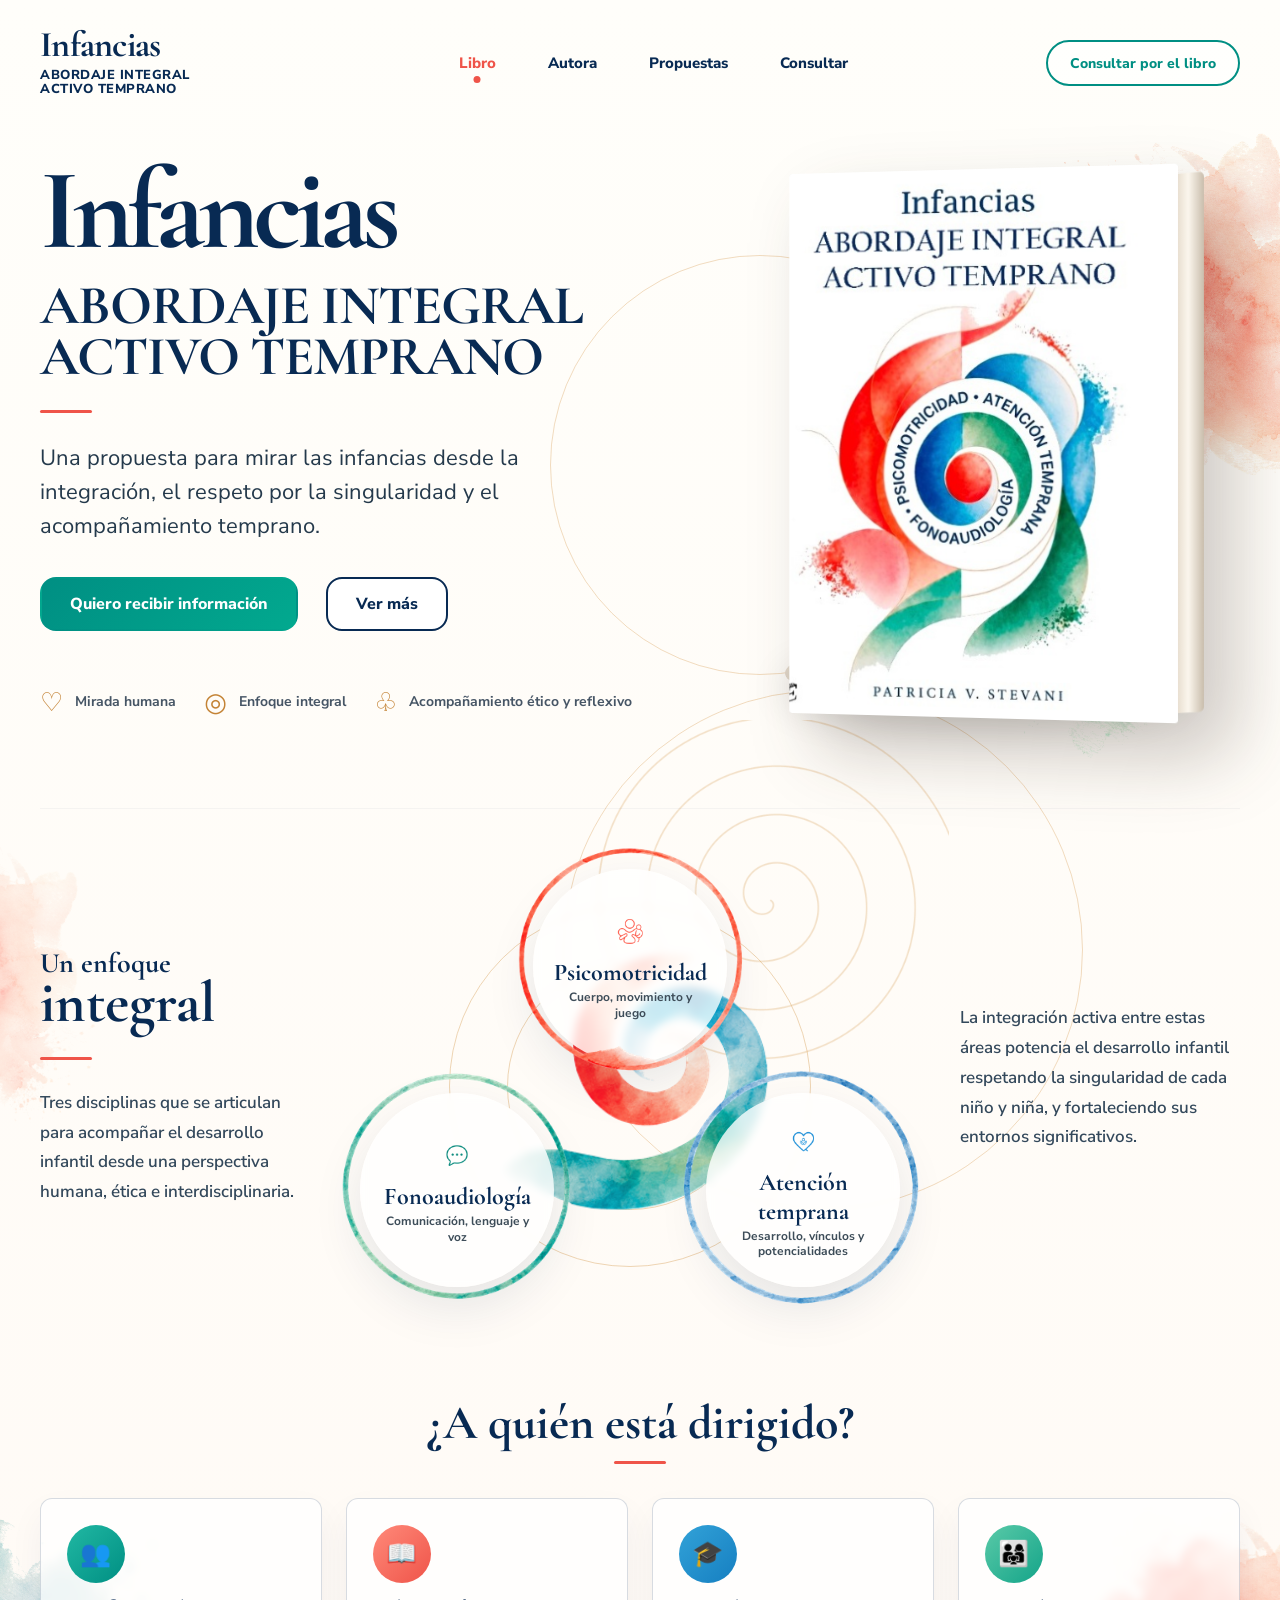
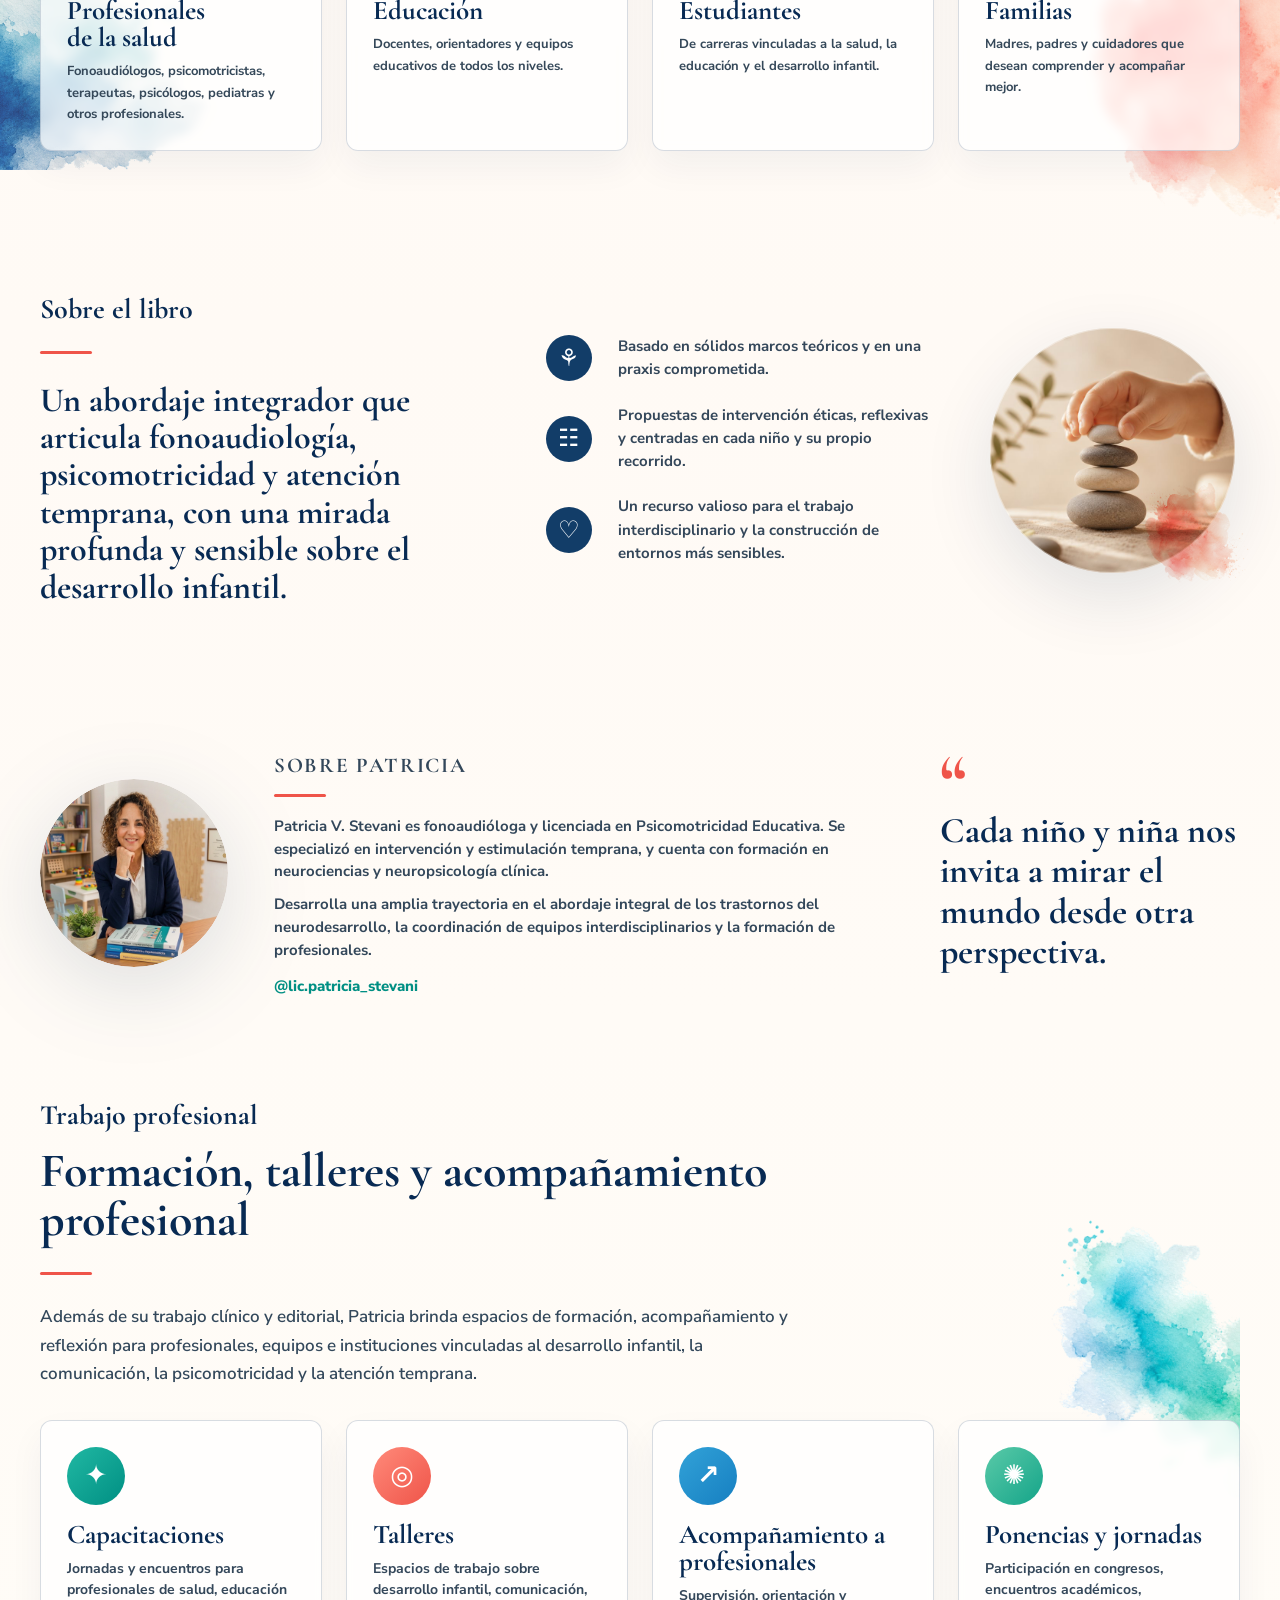
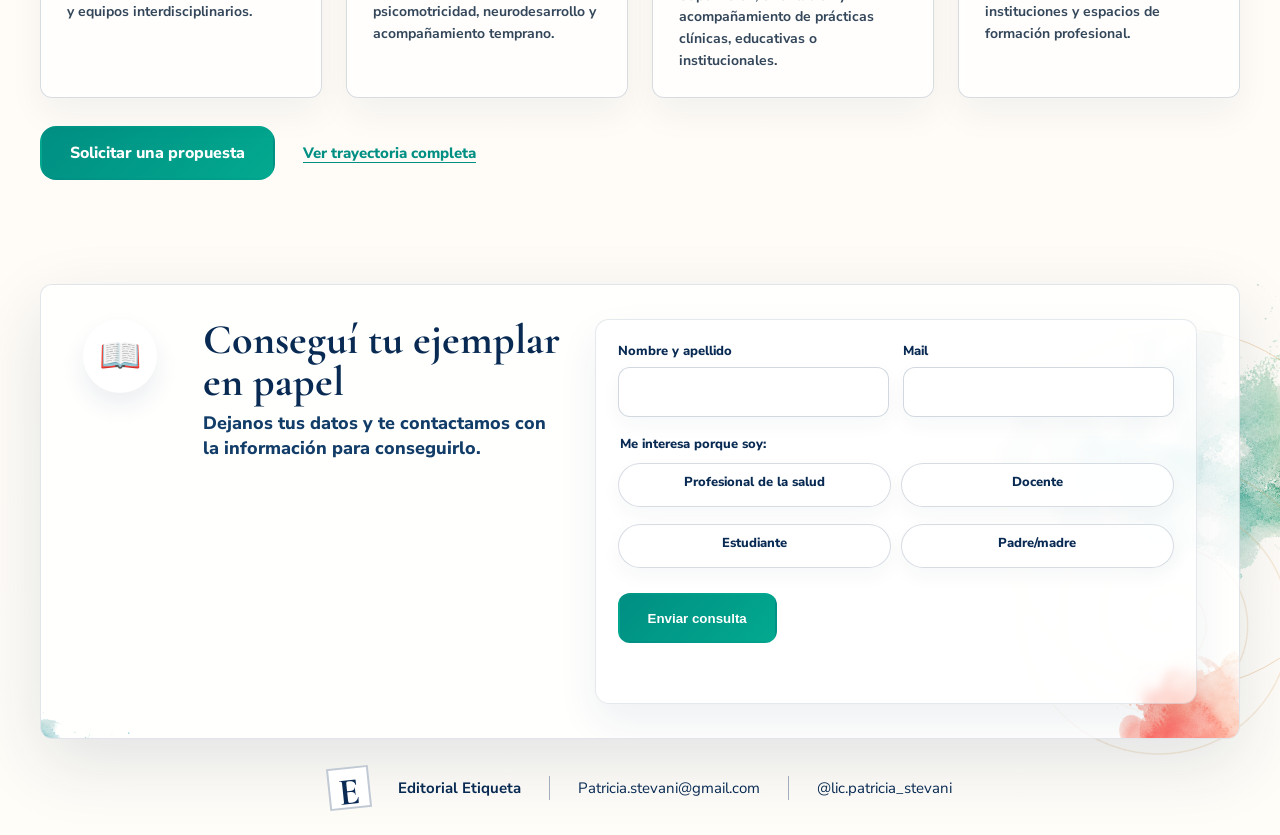
==== commit 060aebc5: "Polish proposal cards and consultation form" ====
--- a/index.html
+++ b/index.html
@@ -8,7 +8,7 @@
   <link rel="preconnect" href="https://fonts.googleapis.com">
   <link rel="preconnect" href="https://fonts.gstatic.com" crossorigin>
   <link href="https://fonts.googleapis.com/css2?family=Cormorant+Garamond:wght@500;600;700&family=Nunito+Sans:wght@400;600;700;800&display=swap" rel="stylesheet">
-  <link rel="stylesheet" href="style.css?v=20260620-1">
+  <link rel="stylesheet" href="style.css?v=20260620-2">
 </head>
 <body>
   <div class="page-bg" aria-hidden="true">
@@ -113,10 +113,10 @@
     <section id="propuestas" class="section professional-services">
       <div class="services-heading"><p class="section-kicker">Trabajo profesional</p><h2>Formación, talleres y acompañamiento profesional</h2><span class="accent-line"></span><p>Además de su trabajo clínico y editorial, Patricia brinda espacios de formación, acompañamiento y reflexión para profesionales, equipos e instituciones vinculadas al desarrollo infantil, la comunicación, la psicomotricidad y la atención temprana.</p></div>
       <div class="services-grid">
-        <article class="service-card"><h3>Capacitaciones</h3><p>Jornadas y encuentros para profesionales de salud, educación y equipos interdisciplinarios.</p></article>
-        <article class="service-card"><h3>Talleres</h3><p>Espacios de trabajo sobre desarrollo infantil, comunicación, psicomotricidad, neurodesarrollo y acompañamiento temprano.</p></article>
-        <article class="service-card"><h3>Acompañamiento a profesionales</h3><p>Supervisión, orientación y acompañamiento de prácticas clínicas, educativas o institucionales.</p></article>
-        <article class="service-card"><h3>Ponencias y jornadas</h3><p>Participación en congresos, encuentros académicos, instituciones y espacios de formación profesional.</p></article>
+        <article class="service-card"><span class="service-icon teal">✦</span><h3>Capacitaciones</h3><p>Jornadas y encuentros para profesionales de salud, educación y equipos interdisciplinarios.</p></article>
+        <article class="service-card"><span class="service-icon coral">◎</span><h3>Talleres</h3><p>Espacios de trabajo sobre desarrollo infantil, comunicación, psicomotricidad, neurodesarrollo y acompañamiento temprano.</p></article>
+        <article class="service-card"><span class="service-icon blue">↗</span><h3>Acompañamiento a profesionales</h3><p>Supervisión, orientación y acompañamiento de prácticas clínicas, educativas o institucionales.</p></article>
+        <article class="service-card"><span class="service-icon green">✺</span><h3>Ponencias y jornadas</h3><p>Participación en congresos, encuentros académicos, instituciones y espacios de formación profesional.</p></article>
       </div>
       <div class="services-actions"><a class="btn btn-primary" href="consulta.html?motivo=capacitacion">Solicitar una propuesta</a><a class="text-link" href="trayectoria.html">Ver trayectoria completa</a></div>
     </section>
--- a/style.css
+++ b/style.css
@@ -128,3 +128,8 @@
 .professional-services{padding-top:32px}.services-heading{max-width:760px}.services-heading h2,.subpage-hero h1{font-family:"Cormorant Garamond",serif;color:var(--navy);font-size:48px;line-height:1.02;margin:18px 0 0}.services-heading>p:last-child,.subpage-hero>p:last-of-type{font-size:17px;line-height:1.65;color:#33485b;font-weight:600}.services-grid{display:grid;grid-template-columns:repeat(4,1fr);gap:16px;margin-top:32px}.service-card{min-height:190px;padding:24px;background:rgba(255,255,255,.66);border:1px solid rgba(8,42,83,.12);border-top:3px solid var(--teal);border-radius:10px;box-shadow:0 12px 28px rgba(8,42,83,.05)}.service-card:nth-child(2){border-top-color:var(--coral)}.service-card:nth-child(3){border-top-color:var(--blue)}.service-card:nth-child(4){border-top-color:var(--gold)}.service-card h3{font-family:"Cormorant Garamond",serif;color:var(--navy);font-size:26px;line-height:1;margin-bottom:12px}.service-card p{margin:0;color:#34475a;font-size:14px;line-height:1.55;font-weight:700}.services-actions{display:flex;align-items:center;gap:28px;margin-top:28px}.text-link{color:var(--teal);font-size:15px;font-weight:800;text-decoration:underline;text-underline-offset:4px}.subpage{background:linear-gradient(180deg,#fffefa 0%,#fffaf5 55%,#fffdf8 100%)}.subpage .site-header{margin-bottom:24px}.subpage .main-nav{gap:28px;font-size:14px}.subpage-hero{max-width:920px;padding-top:54px;padding-bottom:60px}.subpage-hero h1{font-size:clamp(52px,6vw,82px);max-width:900px}.subpage-hero>.btn{margin-top:14px}.compact-hero{max-width:760px;padding-bottom:22px}.trajectory-hero{display:grid;grid-template-columns:1fr 210px;gap:56px;align-items:center;max-width:1060px}.trajectory-hero .author-photo{justify-self:end}.proposals-list{display:grid;gap:0;max-width:1000px}.proposal-row{display:grid;grid-template-columns:minmax(220px,.55fr) 1fr;gap:48px;padding:28px 0;border-top:1px solid rgba(8,42,83,.13)}.proposal-row:last-child{border-bottom:1px solid rgba(8,42,83,.13)}.proposal-row h2,.trajectory-block h2,.subpage-cta h2{font-family:"Cormorant Garamond",serif;color:var(--navy);font-size:32px;line-height:1;margin:0}.proposal-row p,.trajectory-block p,.trajectory-block li{color:#34475a;font-size:16px;line-height:1.65;font-weight:600}.proposal-row p{margin:0}.trajectory-grid{display:grid;grid-template-columns:repeat(2,minmax(0,1fr));gap:18px;max-width:1060px}.trajectory-block{padding:30px;background:rgba(255,255,255,.62);border:1px solid rgba(8,42,83,.12);border-radius:10px}.trajectory-block h2{margin-bottom:16px}.trajectory-block p:last-child{margin-bottom:0}.trajectory-block ul{margin:0;padding-left:20px}.trajectory-block li+li{margin-top:10px}.subpage-cta{max-width:900px;padding-top:42px;padding-bottom:72px}.subpage-cta p{max-width:650px;margin:16px 0 24px;color:#34475a;font-size:17px;line-height:1.6;font-weight:600}.subpage-cta .text-link{margin-left:26px}.consultation-layout{max-width:860px;padding-top:28px}.consultation-form{display:grid;gap:18px;padding:32px;background:rgba(255,255,255,.74);border:1px solid rgba(8,42,83,.12);border-radius:12px;box-shadow:var(--shadow)}.consultation-form label>span{display:block;margin-bottom:7px;color:var(--navy);font-size:13px;font-weight:800}.consultation-form em{font-style:normal;color:var(--muted);font-weight:600}.consultation-form input,.consultation-form select,.consultation-form textarea{width:100%;border:1px solid rgba(8,42,83,.18);border-radius:10px;background:#fff;padding:13px 14px;color:var(--ink);font:inherit;font-weight:600;outline:none}.consultation-form input,.consultation-form select{height:50px}.consultation-form textarea{resize:vertical;min-height:120px}.consultation-form input:focus,.consultation-form select:focus,.consultation-form textarea:focus{border-color:var(--teal);box-shadow:0 0 0 3px rgba(0,143,131,.12)}.consultation-form .btn{justify-self:start;border-radius:12px}
 @media (max-width:980px){.services-grid{grid-template-columns:repeat(2,minmax(0,1fr))}.subpage .main-nav{gap:18px}.trajectory-hero{grid-template-columns:1fr}.trajectory-hero .author-photo{justify-self:start}.proposal-row{grid-template-columns:1fr;gap:12px}.lead-form-section{grid-template-columns:1fr;text-align:left}.lead-form-section .cta-icon{margin:0}.lead-form-section .lead-form-copy{text-align:left}}
 @media (max-width:640px){.services-heading h2,.subpage-hero h1{font-size:42px}.services-grid,.trajectory-grid{grid-template-columns:1fr}.service-card{min-height:0}.services-actions{align-items:stretch;flex-direction:column;gap:18px}.services-actions .btn{width:100%}.subpage .site-header{margin-bottom:0}.subpage-hero{padding-top:38px}.subpage-hero>.btn{width:100%}.trajectory-hero .author-photo{margin:auto}.proposal-row{padding:24px 0}.proposal-row h2,.trajectory-block h2,.subpage-cta h2{font-size:29px}.subpage-cta .text-link{display:inline-block;margin:18px 0 0}.consultation-form{padding:22px}.consultation-form .btn{width:100%}}
+
+/* Refinamientos visuales de propuestas y consultas */
+.professional-services{background:url("assets/watercolor-teal.png") no-repeat right -120px top 120px/330px auto;position:relative}.services-grid{gap:24px}.service-card{min-height:204px;padding:26px;background:rgba(255,255,255,.72);border:1px solid rgba(8,42,83,.16);border-top:1px solid rgba(8,42,83,.16);border-radius:12px;box-shadow:0 16px 35px rgba(8,42,83,.05);backdrop-filter:blur(5px)}.service-card:nth-child(n){border-top-color:rgba(8,42,83,.16)}.service-icon{width:58px;height:58px;border-radius:50%;display:grid;place-items:center;color:white;font-size:27px;font-weight:800;margin-bottom:16px}.service-icon.teal{background:linear-gradient(135deg,#21b8a3,#008f83)}.service-icon.coral{background:linear-gradient(135deg,#ff8a7a,var(--coral))}.service-icon.blue{background:linear-gradient(135deg,#32a2d8,var(--blue))}.service-icon.green{background:linear-gradient(135deg,#5acaa8,#14a489)}.service-card h3{font-size:27px;margin-bottom:10px}.subpage-hero{position:relative;isolation:isolate;background:url("assets/watercolor-coral.png") no-repeat right -90px top -80px/360px auto}.subpage-hero::after{content:"";position:absolute;inset:auto 8% -12px auto;width:280px;height:180px;background:url("assets/watercolor-blue-corner.png") center/contain no-repeat;opacity:.38;z-index:-1;pointer-events:none}.trajectory-hero{background-image:url("assets/watercolor-green-wide.png");background-size:440px auto;background-position:right -170px bottom -100px}.proposals-list{position:relative;background:url("assets/watercolor-blue-corner.png") no-repeat left -160px bottom -110px/340px auto}.subpage-cta{position:relative;background:url("assets/watercolor-coral.png") no-repeat right -150px bottom -140px/300px auto}.consultation-layout{position:relative;background:url("assets/watercolor-teal.png") no-repeat left -180px top 30px/370px auto;padding-bottom:64px}.consultation-form{gap:20px;padding:28px;background:rgba(255,255,255,.62);border:1px solid rgba(8,42,83,.10);border-radius:14px;box-shadow:0 18px 42px rgba(8,42,83,.07);backdrop-filter:blur(5px)}.consultation-form label>span{margin-bottom:8px}.consultation-form input,.consultation-form select,.consultation-form textarea{border-color:rgba(8,42,83,.18);border-radius:12px;background:rgba(255,255,255,.92);box-shadow:0 8px 20px rgba(8,42,83,.04);font-weight:700}.consultation-form input,.consultation-form select{height:50px}.consultation-form textarea{padding:14px 15px}.consultation-form .btn{min-height:50px;border-radius:12px}.consultation-form select{appearance:none;background-image:linear-gradient(45deg,transparent 50%,var(--teal) 50%),linear-gradient(135deg,var(--teal) 50%,transparent 50%);background-position:calc(100% - 20px) 21px,calc(100% - 14px) 21px;background-size:6px 6px,6px 6px;background-repeat:no-repeat;padding-right:40px}
+@media (max-width:980px){.professional-services{background-size:260px auto;background-position:right -130px top 150px}.subpage-hero{background-size:270px auto}.consultation-layout{background-size:280px auto;background-position:left -150px top 40px}}
+@media (max-width:640px){.professional-services{background-size:220px auto;background-position:right -130px top 140px}.services-grid{gap:16px}.service-card{padding:24px;min-height:0}.subpage-hero{background-size:230px auto;background-position:right -100px top -60px}.subpage-hero::after{width:180px;height:130px;right:0;bottom:-32px}.trajectory-hero{background-size:260px auto;background-position:right -120px bottom -70px}.consultation-layout{background-size:220px auto;background-position:left -140px top 50px;padding-bottom:36px}.consultation-form{padding:20px;background:rgba(255,255,255,.78)}.consultation-form .btn{justify-self:stretch}}
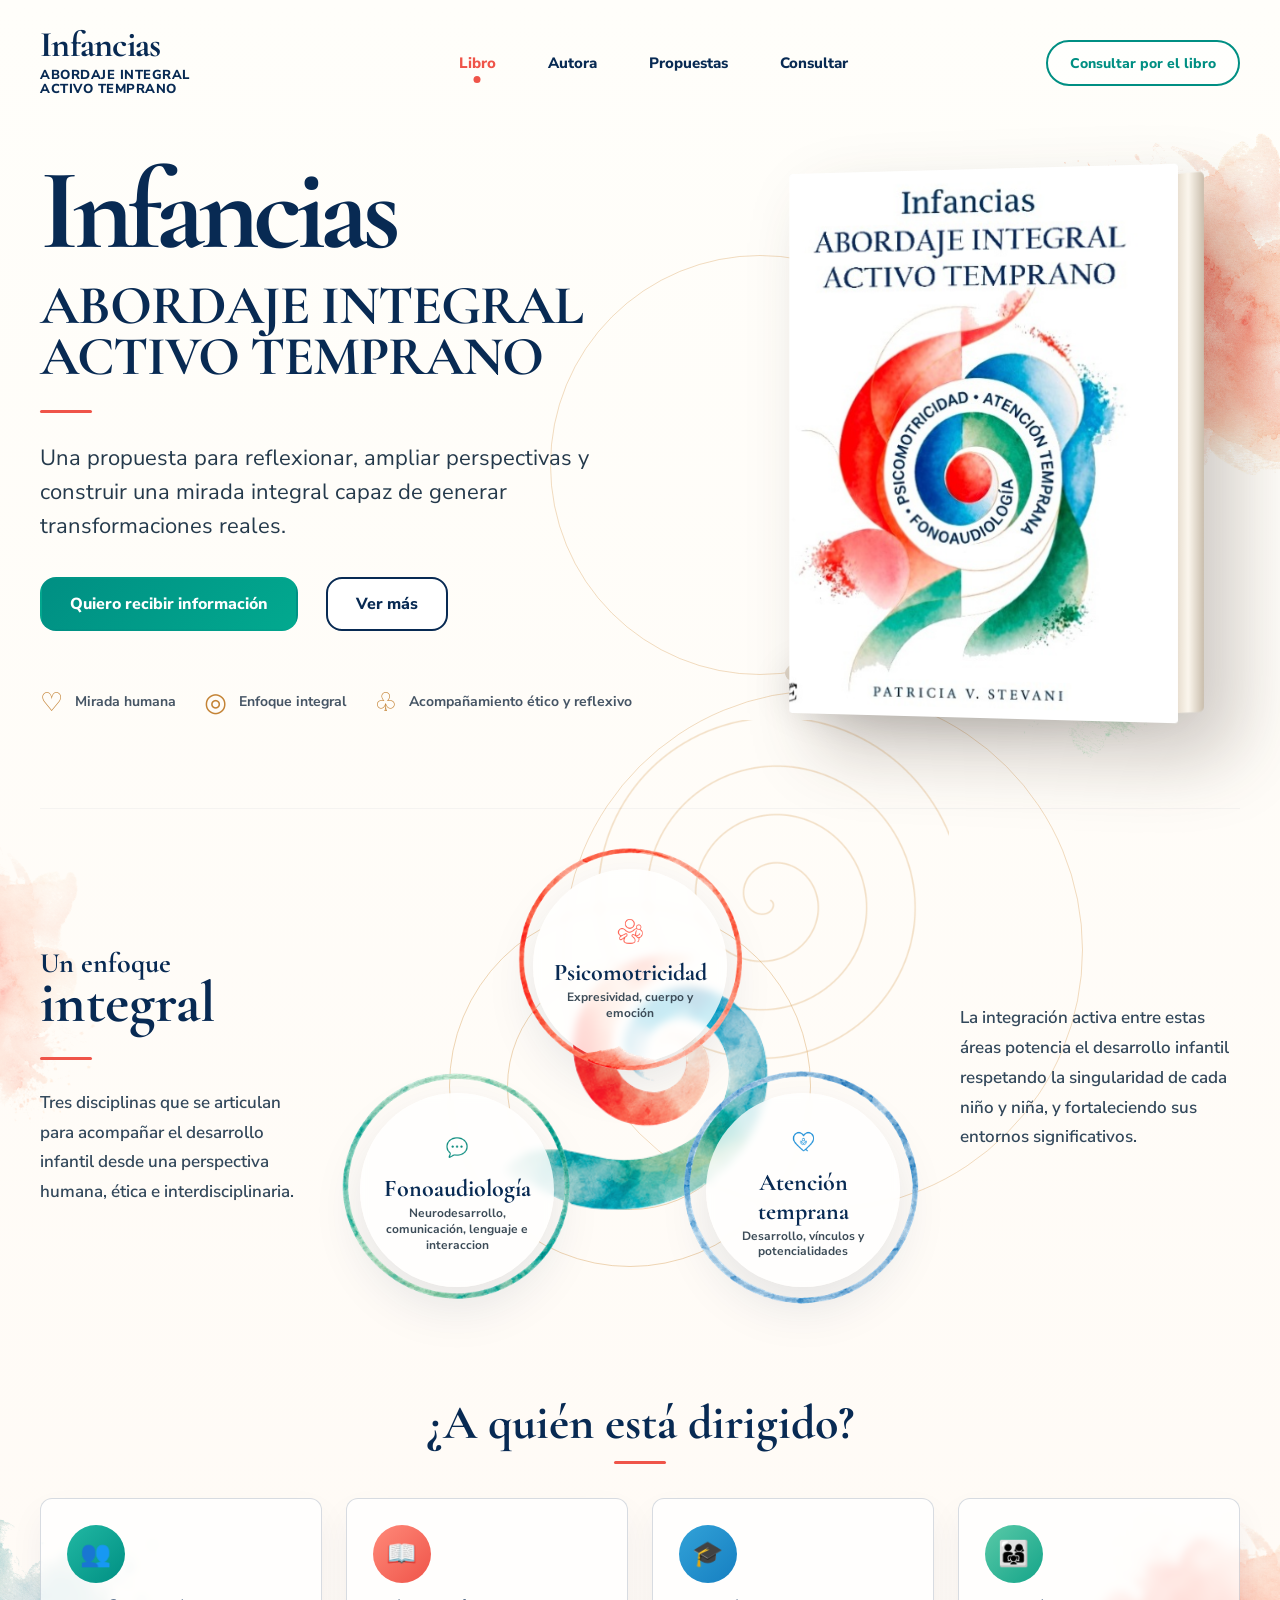
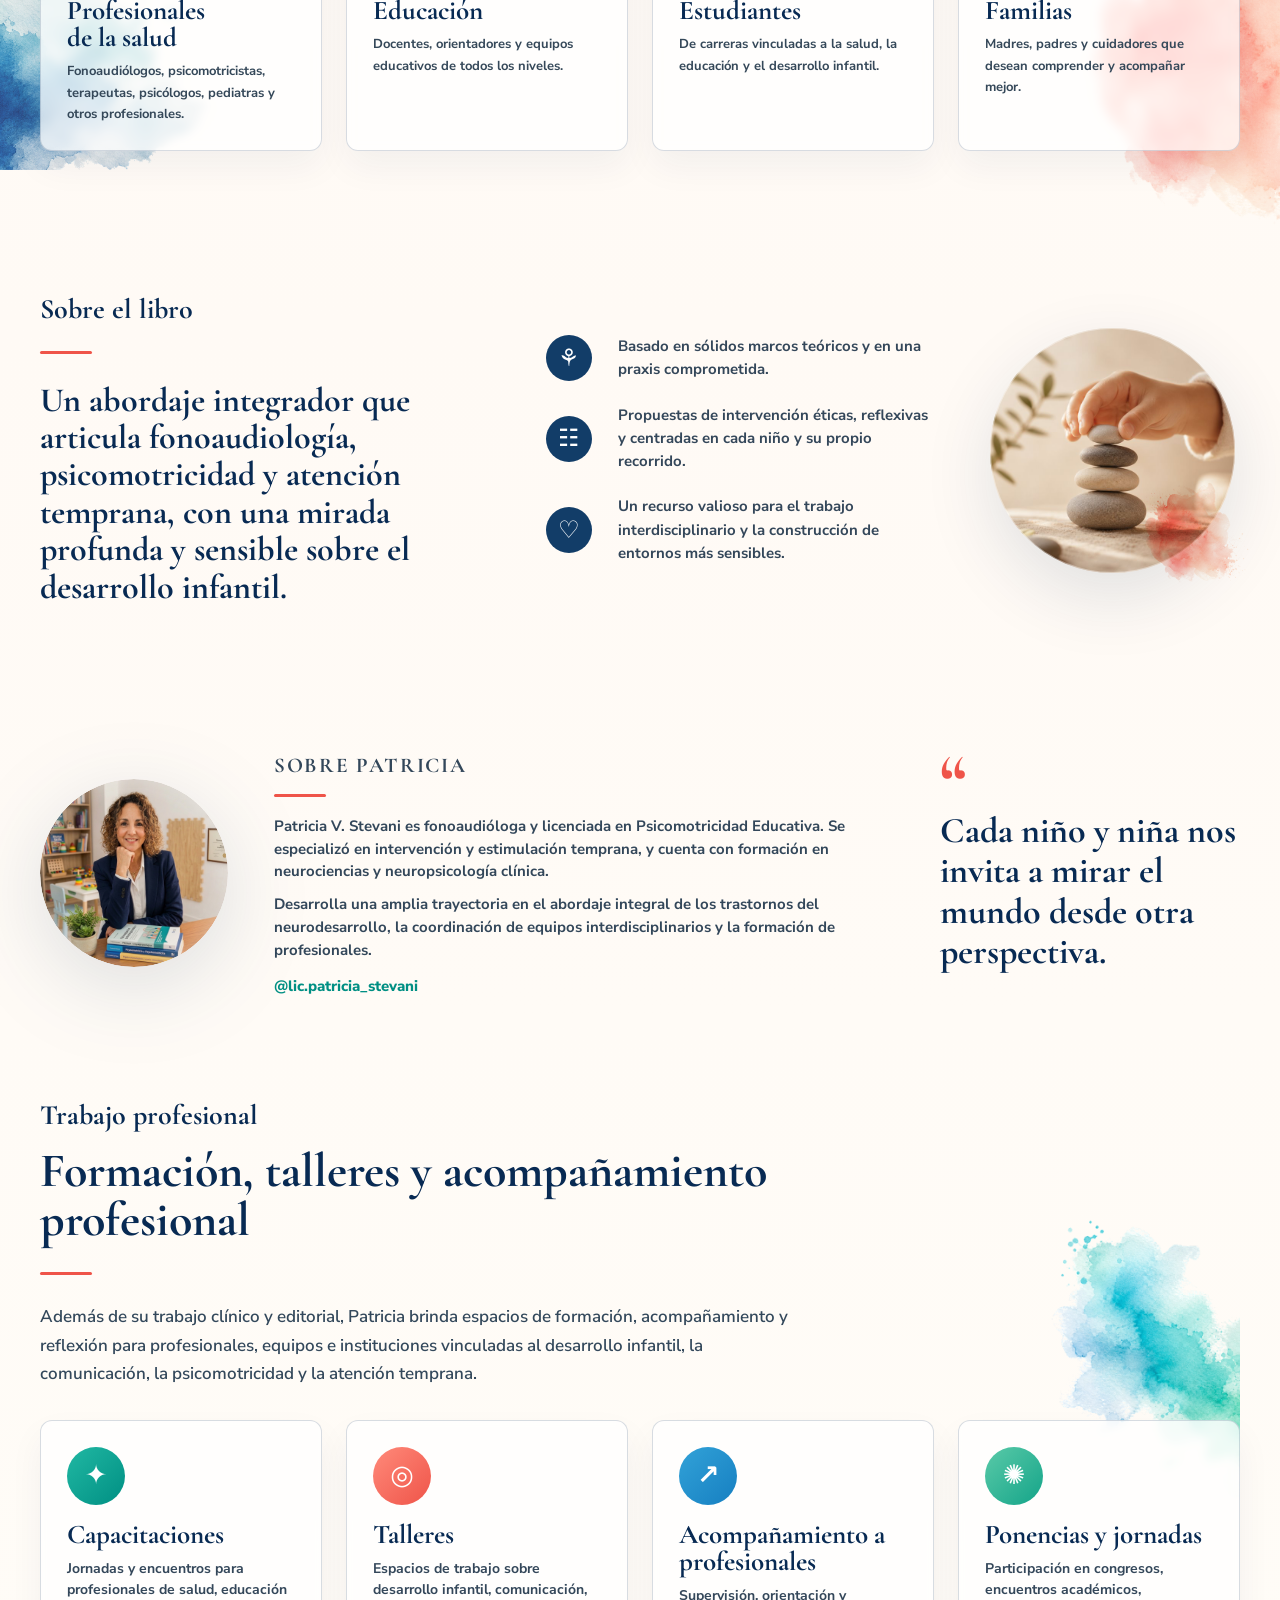
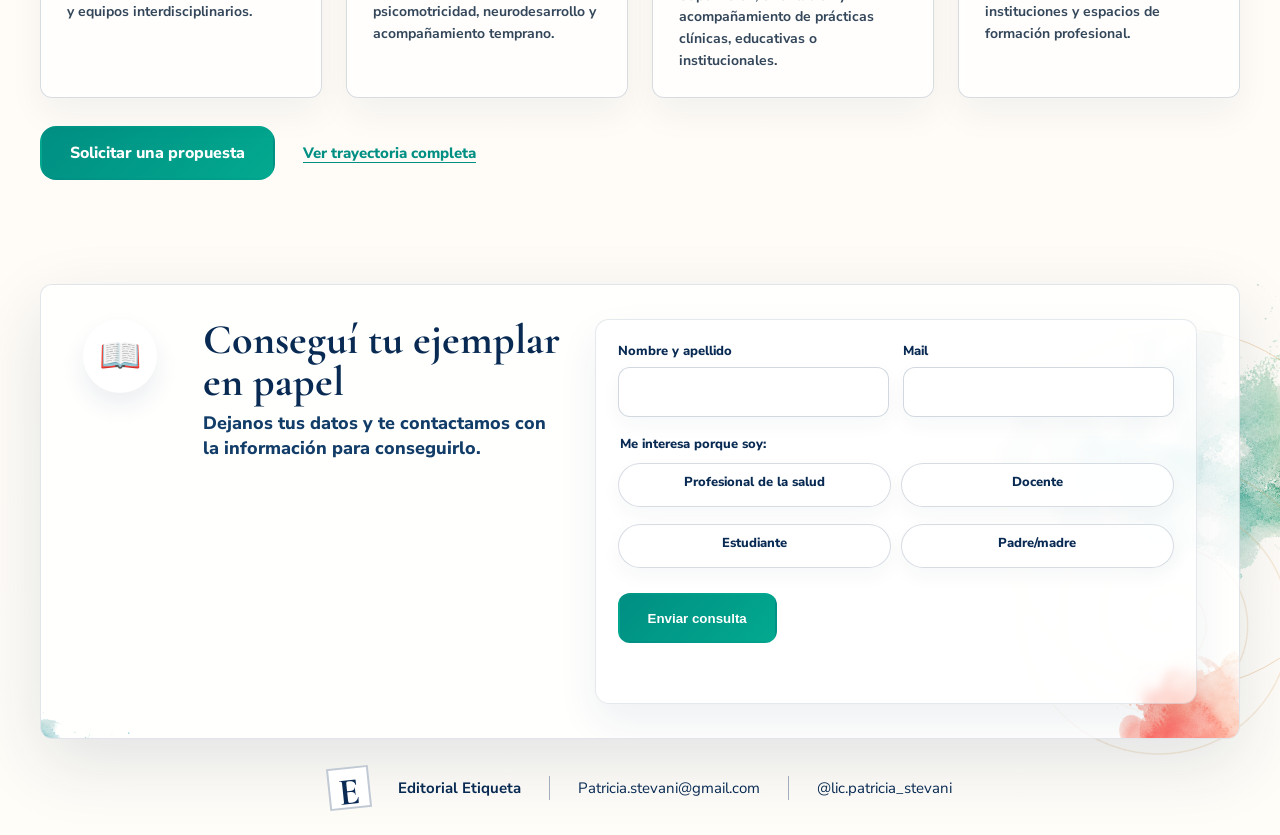
==== commit 9112ca8a: "Revise content for clarity and impact in the main sections of the homepage" ====
--- a/index.html
+++ b/index.html
@@ -46,7 +46,7 @@
         <h1>Infancias</h1>
         <h2>Abordaje integral<br>activo temprano</h2>
         <span class="accent-line"></span>
-        <p class="lead">Una propuesta para mirar las infancias desde la integración, el respeto por la singularidad y el acompañamiento temprano.</p>
+        <p class="lead">Una propuesta para reflexionar, ampliar perspectivas y construir una mirada integral capaz de generar transformaciones reales.</p>
         <div class="actions">
           <a class="btn btn-primary" href="#comprar">Quiero recibir información</a>
           <a class="btn btn-secondary" href="#enfoque">Ver más</a>
@@ -71,8 +71,8 @@
       </div>
       <div class="integral-diagram" aria-label="Psicomotricidad, fonoaudiología y atención temprana">
         <div class="center-spiral" aria-hidden="true"></div>
-        <article class="node node-top"><div class="node-icon"><img src="assets/ui-discipline-icon-psicomotricidad.png" alt=""></div><h3>Psicomotricidad</h3><p>Cuerpo, movimiento y juego</p></article>
-        <article class="node node-left"><div class="node-icon"><img src="assets/ui-discipline-icon-fonoaudiologia.png" alt=""></div><h3>Fonoaudiología</h3><p>Comunicación, lenguaje y voz</p></article>
+        <article class="node node-top"><div class="node-icon"><img src="assets/ui-discipline-icon-psicomotricidad.png" alt=""></div><h3>Psicomotricidad</h3><p>Expresividad, cuerpo y emoción</p></article>
+        <article class="node node-left"><div class="node-icon"><img src="assets/ui-discipline-icon-fonoaudiologia.png" alt=""></div><h3>Fonoaudiología</h3><p>Neurodesarrollo, comunicación, lenguaje e interaccion</p></article>
         <article class="node node-right"><div class="node-icon"><img src="assets/ui-discipline-icon-atencion.png" alt=""></div><h3>Atención temprana</h3><p>Desarrollo, vínculos y potencialidades</p></article>
       </div>
       <p class="approach-note">La integración activa entre estas áreas potencia el desarrollo infantil respetando la singularidad de cada niño y niña, y fortaleciendo sus entornos significativos.</p>
